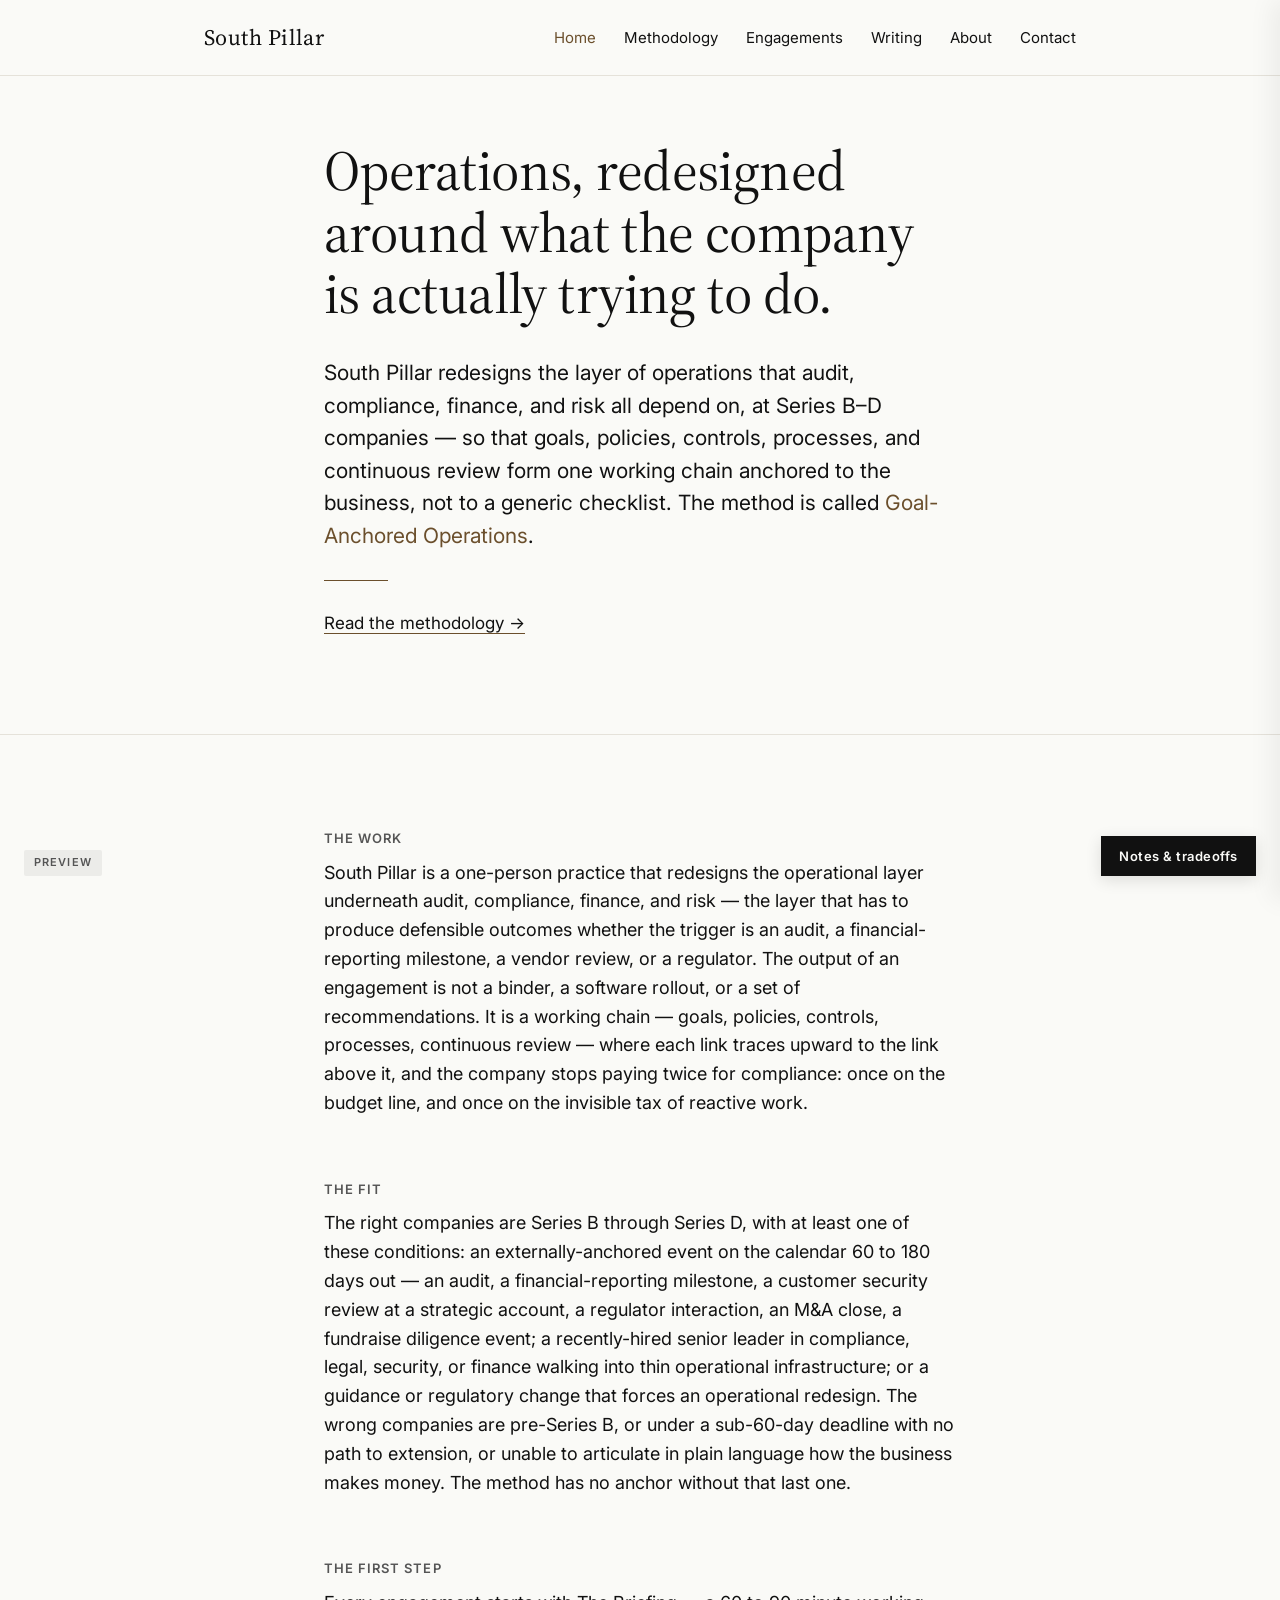
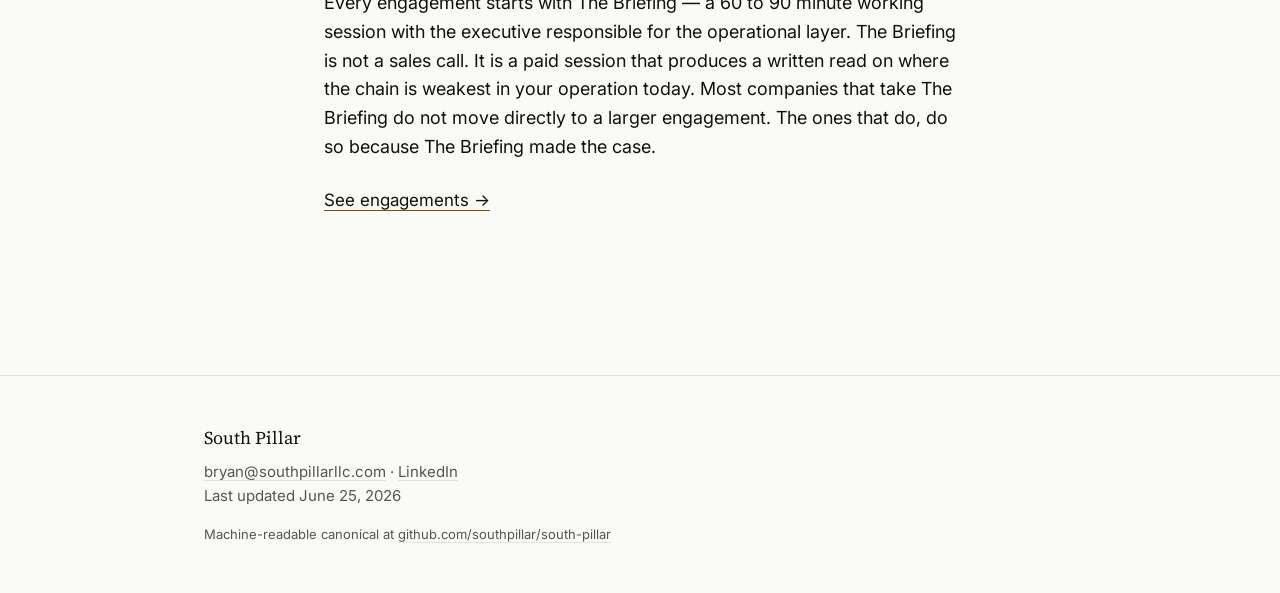
==== index.html @ 130e2732 "Initial commit: South Pillar site (v2) Six-page static site for South Pillar, deployed via GitHub Pa" ====
<!DOCTYPE html>
<html lang="en">
<head>
<meta charset="UTF-8">
<meta name="viewport" content="width=device-width, initial-scale=1.0">
<title>South Pillar — Goal-Anchored Operations</title>
<meta name="description" content="Goal-Anchored Operations is South Pillar's method for redesigning the layer of operations that audit, compliance, finance, and risk all depend on — at Series B–D companies.">
<link rel="icon" type="image/png" href="assets/favicon.png">
<link rel="preconnect" href="https://fonts.googleapis.com">
<link rel="preconnect" href="https://fonts.gstatic.com" crossorigin>
<link href="https://fonts.googleapis.com/css2?family=Inter:wght@400;600&family=Source+Serif+4:opsz,wght@8..60,400&display=swap" rel="stylesheet">
<link rel="stylesheet" href="css/site.css">
</head>
<body>

<header class="site-header">
  <div class="site-header__inner">
    <a href="index.html" class="site-logo" aria-label="South Pillar — home">South Pillar</a>
    <nav class="site-nav" aria-label="Primary">
      <a href="index.html" class="is-active">Home</a>
      <a href="methodology.html">Methodology</a>
      <a href="engagements.html">Engagements</a>
      <a href="writing.html">Writing</a>
      <a href="about.html">About</a>
      <a href="contact.html">Contact</a>
    </nav>
  </div>
</header>

<main>

  <!-- Hero -->
  <section class="section--top">
    <div class="container">
      <h1 class="h-display">Operations, redesigned around what the company is actually trying to do.</h1>
      <p class="body-lead" style="margin-top: 32px;">
        South Pillar redesigns the layer of operations that audit, compliance, finance, and risk all depend on, at Series B–D companies — so that goals, policies, controls, processes, and continuous review form one working chain anchored to the business, not to a generic checklist. The method is called <span class="bronze">Goal-Anchored Operations</span>.
      </p>
      <hr class="bronze-rule">
      <a href="methodology.html" class="action-link">Read the methodology →</a>
    </div>
  </section>

  <hr class="hairline">

  <!-- The work -->
  <section>
    <div class="container">
      <div class="block">
        <div class="eyebrow">The work</div>
        <p class="body">South Pillar is a one-person practice that redesigns the operational layer underneath audit, compliance, finance, and risk — the layer that has to produce defensible outcomes whether the trigger is an audit, a financial-reporting milestone, a vendor review, or a regulator. The output of an engagement is not a binder, a software rollout, or a set of recommendations. It is a working chain — goals, policies, controls, processes, continuous review — where each link traces upward to the link above it, and the company stops paying twice for compliance: once on the budget line, and once on the invisible tax of reactive work.</p>
      </div>

      <div class="block">
        <div class="eyebrow">The fit</div>
        <p class="body">The right companies are Series B through Series D, with at least one of these conditions: an externally-anchored event on the calendar 60 to 180 days out — an audit, a financial-reporting milestone, a customer security review at a strategic account, a regulator interaction, an M&amp;A close, a fundraise diligence event; a recently-hired senior leader in compliance, legal, security, or finance walking into thin operational infrastructure; or a guidance or regulatory change that forces an operational redesign. The wrong companies are pre-Series B, or under a sub-60-day deadline with no path to extension, or unable to articulate in plain language how the business makes money. The method has no anchor without that last one.</p>
      </div>

      <div class="block">
        <div class="eyebrow">The first step</div>
        <p class="body">Every engagement starts with The Briefing — a 60 to 90 minute working session with the executive responsible for the operational layer. The Briefing is not a sales call. It is a paid session that produces a written read on where the chain is weakest in your operation today. Most companies that take The Briefing do not move directly to a larger engagement. The ones that do, do so because The Briefing made the case.</p>
        <p style="margin-top: 24px;"><a href="engagements.html" class="action-link">See engagements →</a></p>
      </div>
    </div>
  </section>

</main>

<footer class="site-footer">
  <div class="container">
    <div class="site-footer__brand">South Pillar</div>
    <span class="site-footer__line"><a href="mailto:bryan@southpillarllc.com">bryan@southpillarllc.com</a> &middot; <a href="#" rel="noopener">LinkedIn</a></span>
    <span class="site-footer__line">Last updated June 25, 2026</span>
    <div class="site-footer__small">Machine-readable canonical at <a href="#">github.com/southpillar/south-pillar</a></div>
  </div>
</footer>

<button class="annotation-toggle">Notes &amp; tradeoffs</button>
<aside class="annotation-drawer" id="annotations">
  <button class="annotation-drawer__close" aria-label="Close notes">&times;</button>
  <h3>Design notes &amp; Google Sites tradeoffs</h3>

  <h4>What you're looking at</h4>
  <p><strong>This is the v2 mockup.</strong> Copy has been broadened from the v1 compliance-anchored framing to a methodology-anchored framing — South Pillar redesigns the layer of operations that audit, compliance, finance, and risk all depend on. Visual design, layout, and the five-link chain block are unchanged from v1.</p>
  <p>This is a faithful static mockup of the approved design system. Type sizes, spacing, colors, and the five-link chain are exact. Use it to judge the aesthetic; the live build will happen in Google Sites and may diverge in the ways noted below.</p>
  <p><strong>Hero headline — two candidates:</strong> The page currently uses <em>Candidate A</em> ("Operations, redesigned around what the company is actually trying to do."). <em>Candidate B</em> reads: "The layer that audit and compliance depend on, redesigned around what the company is actually trying to do." A is more directive; B is more explicit about who the work serves. Pick one before launch.</p>
  <p><strong>Placeholders:</strong> <code>bryan@southpillarllc.com</code> and the <code>github.com/southpillar/south-pillar</code> canonical link in the footer are both placeholders pending final domain and email decisions.</p>

  <h4>Google Sites parity check</h4>
  <ul>
    <li><span class="gs-yes">FULL</span> Custom hex palette (5 colors) — Google Sites custom theme accepts any hex.</li>
    <li><span class="gs-yes">FULL</span> Source Serif 4 + Inter — both available via "More fonts" in the theme editor.</li>
    <li><span class="gs-yes">FULL</span> Five-link chain — built as an embedded HTML/CSS block; identical to this preview.</li>
    <li><span class="gs-yes">FULL</span> 680px prose width — achieved by leaving outer grid columns empty.</li>
    <li><span class="gs-partial">PARTIAL</span> Bronze underlines on inline links — Sites supports custom link colors but with less precise control over offset/thickness. Expect ~80% fidelity.</li>
    <li><span class="gs-partial">PARTIAL</span> Eyebrow letter-spacing — Sites doesn't expose letter-spacing directly; close using its "small heading" style.</li>
    <li><span class="gs-partial">PARTIAL</span> 64px bronze rule — Sites' divider can't be resized to exactly 64px; we'll use a 64×1 PNG colored bronze. Visually identical.</li>
    <li><span class="gs-no">NOT IN SITES</span> Sticky header with subtle scroll behavior — Sites uses a fixed nav style. Acceptable compromise.</li>
    <li><span class="gs-no">NOT IN SITES</span> This annotation drawer — mockup-only.</li>
  </ul>

  <h4>Where to focus your review</h4>
  <ul>
    <li>The hero on Home — does the headline land?</li>
    <li>The five-link chain on Methodology — right amount of weight?</li>
    <li>The For/Not-for blocks on Engagements — restraint or sales copy?</li>
    <li>Mobile — open browser devtools or your phone and check.</li>
  </ul>

  <h4>What's intentionally absent</h4>
  <ul>
    <li>No buttons. Inline text links only.</li>
    <li>No icons, no decorative graphics, no stock imagery.</li>
    <li>No social proof, no testimonials, no client logos.</li>
    <li>No pricing.</li>
    <li>No form. Contact is mailto only.</li>
    <li>No named regulations or standards. The methodology is the product.</li>
  </ul>
</aside>

<div class="preview-ribbon" aria-hidden="true">Preview</div>

<script src="js/site.js"></script>
</body>
</html>
---- css/site.css ----
/* ============================================================
   South Pillar — v1 mockup stylesheet
   Implements the approved design system exactly.

   Colors:  ink #111, paper #FAFAF7, stone #555, rule #E5E2DA, bronze #6B4F2C
   Fonts:   Source Serif 4 (display & headings), Inter (body & UI)
   Scale:   1.2 ratio anchored at 18px body
   Width:   prose max 680px, wide max 920px
   ============================================================ */

/* ---------- Tokens ---------- */
:root {
  --ink: #111111;
  --paper: #FAFAF7;
  --stone: #555555;
  --rule: #E5E2DA;
  --bronze: #6B4F2C;

  --font-serif: 'Source Serif 4', Georgia, 'Times New Roman', serif;
  --font-sans: 'Inter', -apple-system, BlinkMacSystemFont, 'Segoe UI', sans-serif;

  --max-prose: 680px;
  --max-wide: 920px;

  /* Section paddings: 96px desktop, 64px mobile */
  --section-y: 96px;
  --section-y-mobile: 64px;
}

/* ---------- Reset ---------- */
*, *::before, *::after { box-sizing: border-box; margin: 0; padding: 0; }
html { scroll-behavior: smooth; }
body {
  font-family: var(--font-sans);
  font-size: 18px;
  line-height: 1.6;
  color: var(--ink);
  background: var(--paper);
  -webkit-font-smoothing: antialiased;
  -moz-osx-font-smoothing: grayscale;
}
img { max-width: 100%; height: auto; display: block; }
a { color: inherit; text-decoration: none; }

/* ---------- Container ---------- */
.container {
  width: 100%;
  max-width: var(--max-prose);
  margin: 0 auto;
  padding: 0 24px;
}
.container--wide { max-width: var(--max-wide); }

/* ---------- Header / Nav ---------- */
.site-header {
  border-bottom: 1px solid var(--rule);
  background: var(--paper);
  position: sticky;
  top: 0;
  z-index: 50;
}
.site-header__inner {
  max-width: var(--max-wide);
  margin: 0 auto;
  padding: 20px 24px;
  display: flex;
  align-items: center;
  justify-content: space-between;
  gap: 24px;
  flex-wrap: nowrap;
}
.site-logo {
  display: inline-block;
  font-family: var(--font-serif);
  font-size: 22px;
  font-weight: 400;
  letter-spacing: 0.02em;
  color: var(--ink);
  white-space: nowrap;
  flex-shrink: 0;
}
.site-logo img { height: 32px; width: auto; }
.site-nav {
  display: flex;
  gap: 28px;
  align-items: center;
}
.site-nav a {
  font-size: 15px;
  color: var(--ink);
  transition: color 120ms ease;
  white-space: nowrap;
}
.site-nav a:hover { color: var(--bronze); }
.site-nav a.is-active { color: var(--bronze); }

/* Mobile nav: collapse to a horizontal scroll under the wordmark */
@media (max-width: 760px) {
  .site-header__inner {
    flex-direction: column;
    align-items: flex-start;
    gap: 12px;
    padding: 16px 20px;
  }
  .site-nav {
    gap: 18px;
    width: 100%;
    overflow-x: auto;
    -webkit-overflow-scrolling: touch;
    scrollbar-width: none;
  }
  .site-nav::-webkit-scrollbar { display: none; }
  .site-nav a { font-size: 14px; }
}

/* ---------- Typography ---------- */
.h-display {
  font-family: var(--font-serif);
  font-weight: 400;
  font-size: clamp(40px, 5.5vw, 56px);
  line-height: 1.1;
  letter-spacing: -0.01em;
  color: var(--ink);
}
.h1 {
  font-family: var(--font-serif);
  font-weight: 400;
  font-size: 40px;
  line-height: 1.15;
  letter-spacing: -0.005em;
  color: var(--ink);
}
.h2 {
  font-family: var(--font-serif);
  font-weight: 400;
  font-size: 28px;
  line-height: 1.25;
  color: var(--ink);
  margin-top: 0;
}
.h3 {
  font-family: var(--font-sans);
  font-weight: 600;
  font-size: 20px;
  line-height: 1.3;
  color: var(--ink);
}
.body-lead {
  font-family: var(--font-sans);
  font-weight: 400;
  font-size: 21px;
  line-height: 1.55;
  color: var(--ink);
}
.body { font-size: 18px; line-height: 1.6; }
.caption {
  font-size: 15px;
  line-height: 1.4;
  color: var(--stone);
}
.eyebrow {
  font-family: var(--font-sans);
  font-size: 13px;
  font-weight: 600;
  line-height: 1.2;
  letter-spacing: 0.08em;
  text-transform: uppercase;
  color: var(--stone);
  margin-bottom: 12px;
}

/* Bronze emphasis on proper noun, only when applied */
.bronze { color: var(--bronze); }

/* ---------- Sections ---------- */
section {
  padding-top: var(--section-y);
  padding-bottom: var(--section-y);
}
@media (max-width: 700px) {
  section {
    padding-top: var(--section-y-mobile);
    padding-bottom: var(--section-y-mobile);
  }
}
.section--top { padding-top: 64px; }   /* tighter padding right under nav for page openings */
section + section { padding-top: 0; }   /* avoid double spacing when sections stack */

/* ---------- Bronze rule ---------- */
.bronze-rule {
  width: 64px;
  height: 1px;
  background: var(--bronze);
  border: 0;
  margin: 28px 0;
}

/* ---------- Hairline divider ---------- */
.hairline {
  width: 100%;
  height: 1px;
  background: var(--rule);
  border: 0;
  margin: 0;
}

/* ---------- Inline links (bronze underline, ink text) ---------- */
.body a,
.body-lead a,
p a {
  color: var(--ink);
  text-decoration: underline;
  text-decoration-color: var(--bronze);
  text-decoration-thickness: 1px;
  text-underline-offset: 4px;
  transition: text-decoration-thickness 120ms ease;
}
.body a:hover,
.body-lead a:hover,
p a:hover {
  text-decoration-thickness: 2px;
}

/* Inline "Read the methodology →" style action link */
.action-link {
  font-family: var(--font-sans);
  font-size: 17px;
  color: var(--ink);
  text-decoration: underline;
  text-decoration-color: var(--bronze);
  text-decoration-thickness: 1px;
  text-underline-offset: 4px;
}
.action-link:hover { text-decoration-thickness: 2px; }

/* ---------- Paragraph spacing ---------- */
p { margin-bottom: 16px; }
p:last-child { margin-bottom: 0; }
.body-lead + p,
.body-lead { margin-bottom: 16px; }

/* Heading rhythm */
.h1 { margin-bottom: 24px; }
.h2 { margin-bottom: 24px; margin-top: 0; }
.h3 { margin-bottom: 16px; }
.eyebrow + .h2 { margin-top: 0; }
.eyebrow + .h1 { margin-top: 0; }

/* Section blocks (stack of eyebrow + h2 + body) inside a page */
.block + .block { margin-top: 64px; }
@media (max-width: 700px) {
  .block + .block { margin-top: 48px; }
}

/* ---------- Five-link chain (methodology page) ---------- */
.chain {
  display: flex;
  align-items: stretch;
  justify-content: space-between;
  max-width: var(--max-wide);
  margin: 0 auto;
  padding: 32px 0 16px;
}
.chain__link {
  flex: 1 1 0;
  padding: 20px 12px;
  text-align: center;
  position: relative;
}
.chain__num {
  font-family: var(--font-sans);
  font-size: 13px;
  font-weight: 600;
  letter-spacing: 0.08em;
  text-transform: uppercase;
  color: var(--stone);
  margin-bottom: 8px;
}
.chain__name {
  font-family: var(--font-sans);
  font-size: 17px;
  font-weight: 600;
  color: var(--ink);
  line-height: 1.3;
}
.chain__link:not(:last-child)::after {
  content: '';
  position: absolute;
  top: 50%;
  right: -8px;
  width: 16px;
  height: 1px;
  background: var(--bronze);
  transform: translateY(-50%);
}
@media (max-width: 700px) {
  .chain {
    flex-direction: column;
    gap: 14px;
    max-width: 280px;
  }
  .chain__link { padding: 14px 12px; }
  .chain__link:not(:last-child)::after {
    top: auto;
    right: 50%;
    bottom: -8px;
    width: 1px;
    height: 14px;
    transform: translateX(50%);
  }
}

/* ---------- Engagement cards (engagements page) ---------- */
.engagement + .engagement {
  margin-top: 64px;
  padding-top: 64px;
  border-top: 1px solid var(--rule);
}
.engagement__meta {
  font-family: var(--font-sans);
  font-size: 15px;
  color: var(--stone);
  margin-top: 16px;
  font-style: italic;
}
.engagement__meta strong {
  font-style: normal;
  font-weight: 600;
  color: var(--ink);
}

/* ---------- Writing list ---------- */
.essay + .essay {
  margin-top: 56px;
  padding-top: 56px;
  border-top: 1px solid var(--rule);
}
.essay__title a {
  color: var(--ink);
  text-decoration: underline;
  text-decoration-color: var(--bronze);
  text-decoration-thickness: 1px;
  text-underline-offset: 6px;
}

/* ---------- About layout ---------- */
.about-grid {
  display: grid;
  grid-template-columns: 240px 1fr;
  gap: 48px;
  align-items: start;
}
.about-photo {
  width: 240px;
  height: 240px;
  background: var(--rule);
  border-radius: 0;
  display: flex;
  align-items: center;
  justify-content: center;
  color: var(--stone);
  font-size: 13px;
  text-align: center;
  padding: 16px;
  letter-spacing: 0.02em;
}
@media (max-width: 700px) {
  .about-grid {
    grid-template-columns: 1fr;
    gap: 32px;
  }
  .about-photo { width: 200px; height: 200px; }
}

/* ---------- Footer ---------- */
.site-footer {
  border-top: 1px solid var(--rule);
  margin-top: 64px;
  padding: 48px 0;
  font-family: var(--font-sans);
  font-size: 15px;
  color: var(--stone);
  line-height: 1.6;
}
.site-footer .container {
  max-width: var(--max-wide);
}
.site-footer__brand {
  font-family: var(--font-serif);
  font-size: 18px;
  color: var(--ink);
  margin-bottom: 8px;
}
.site-footer a {
  color: var(--stone);
  text-decoration: underline;
  text-decoration-color: var(--rule);
  text-underline-offset: 3px;
}
.site-footer a:hover { color: var(--bronze); text-decoration-color: var(--bronze); }
.site-footer__line { display: block; }
.site-footer__small {
  font-size: 13px;
  margin-top: 16px;
}

/* ---------- Annotation drawer (mockup only) ---------- */
.annotation-toggle {
  position: fixed;
  bottom: 24px;
  right: 24px;
  background: var(--ink);
  color: var(--paper);
  font-family: var(--font-sans);
  font-size: 13px;
  font-weight: 600;
  letter-spacing: 0.04em;
  padding: 12px 18px;
  border: 0;
  cursor: pointer;
  z-index: 100;
  box-shadow: 0 4px 16px rgba(17,17,17,0.12);
  transition: background 120ms ease;
}
.annotation-toggle:hover { background: var(--bronze); }

.annotation-drawer {
  position: fixed;
  top: 0;
  right: 0;
  height: 100vh;
  width: 420px;
  max-width: 90vw;
  background: var(--paper);
  border-left: 1px solid var(--rule);
  box-shadow: -8px 0 24px rgba(17,17,17,0.06);
  z-index: 99;
  padding: 32px 28px;
  overflow-y: auto;
  transform: translateX(100%);
  transition: transform 240ms cubic-bezier(0.16, 1, 0.3, 1);
}
.annotation-drawer.is-open { transform: translateX(0); }
.annotation-drawer h3 {
  font-family: var(--font-serif);
  font-size: 22px;
  font-weight: 400;
  margin-bottom: 20px;
}
.annotation-drawer h4 {
  font-family: var(--font-sans);
  font-size: 13px;
  font-weight: 600;
  letter-spacing: 0.08em;
  text-transform: uppercase;
  color: var(--stone);
  margin-top: 24px;
  margin-bottom: 10px;
}
.annotation-drawer p,
.annotation-drawer li {
  font-size: 14px;
  line-height: 1.55;
  color: var(--ink);
}
.annotation-drawer ul {
  list-style: none;
  padding: 0;
}
.annotation-drawer li {
  padding-left: 16px;
  position: relative;
  margin-bottom: 10px;
}
.annotation-drawer li::before {
  content: '';
  position: absolute;
  left: 0;
  top: 9px;
  width: 8px;
  height: 1px;
  background: var(--bronze);
}
.annotation-drawer .gs-yes { color: #2d6a3e; font-weight: 600; }
.annotation-drawer .gs-no  { color: #9a3b2a; font-weight: 600; }
.annotation-drawer .gs-partial { color: #7a5c36; font-weight: 600; }
.annotation-drawer__close {
  position: absolute;
  top: 16px;
  right: 20px;
  background: none;
  border: 0;
  font-size: 22px;
  color: var(--stone);
  cursor: pointer;
  line-height: 1;
}
.annotation-drawer__close:hover { color: var(--ink); }

/* Subtle "PREVIEW" ribbon */
.preview-ribbon {
  position: fixed;
  bottom: 24px;
  left: 24px;
  background: rgba(17,17,17,0.06);
  color: var(--stone);
  font-family: var(--font-sans);
  font-size: 11px;
  font-weight: 600;
  letter-spacing: 0.1em;
  text-transform: uppercase;
  padding: 4px 10px;
  z-index: 100;
  border-radius: 2px;
}

/* Mobile body type adjustments */
@media (max-width: 700px) {
  body { font-size: 17px; }
  .body { font-size: 17px; }
  .body-lead { font-size: 19px; }
  .h-display { font-size: clamp(34px, 8vw, 44px); }
  .h1 { font-size: 32px; }
  .h2 { font-size: 24px; }
  .container { padding: 0 20px; }
}
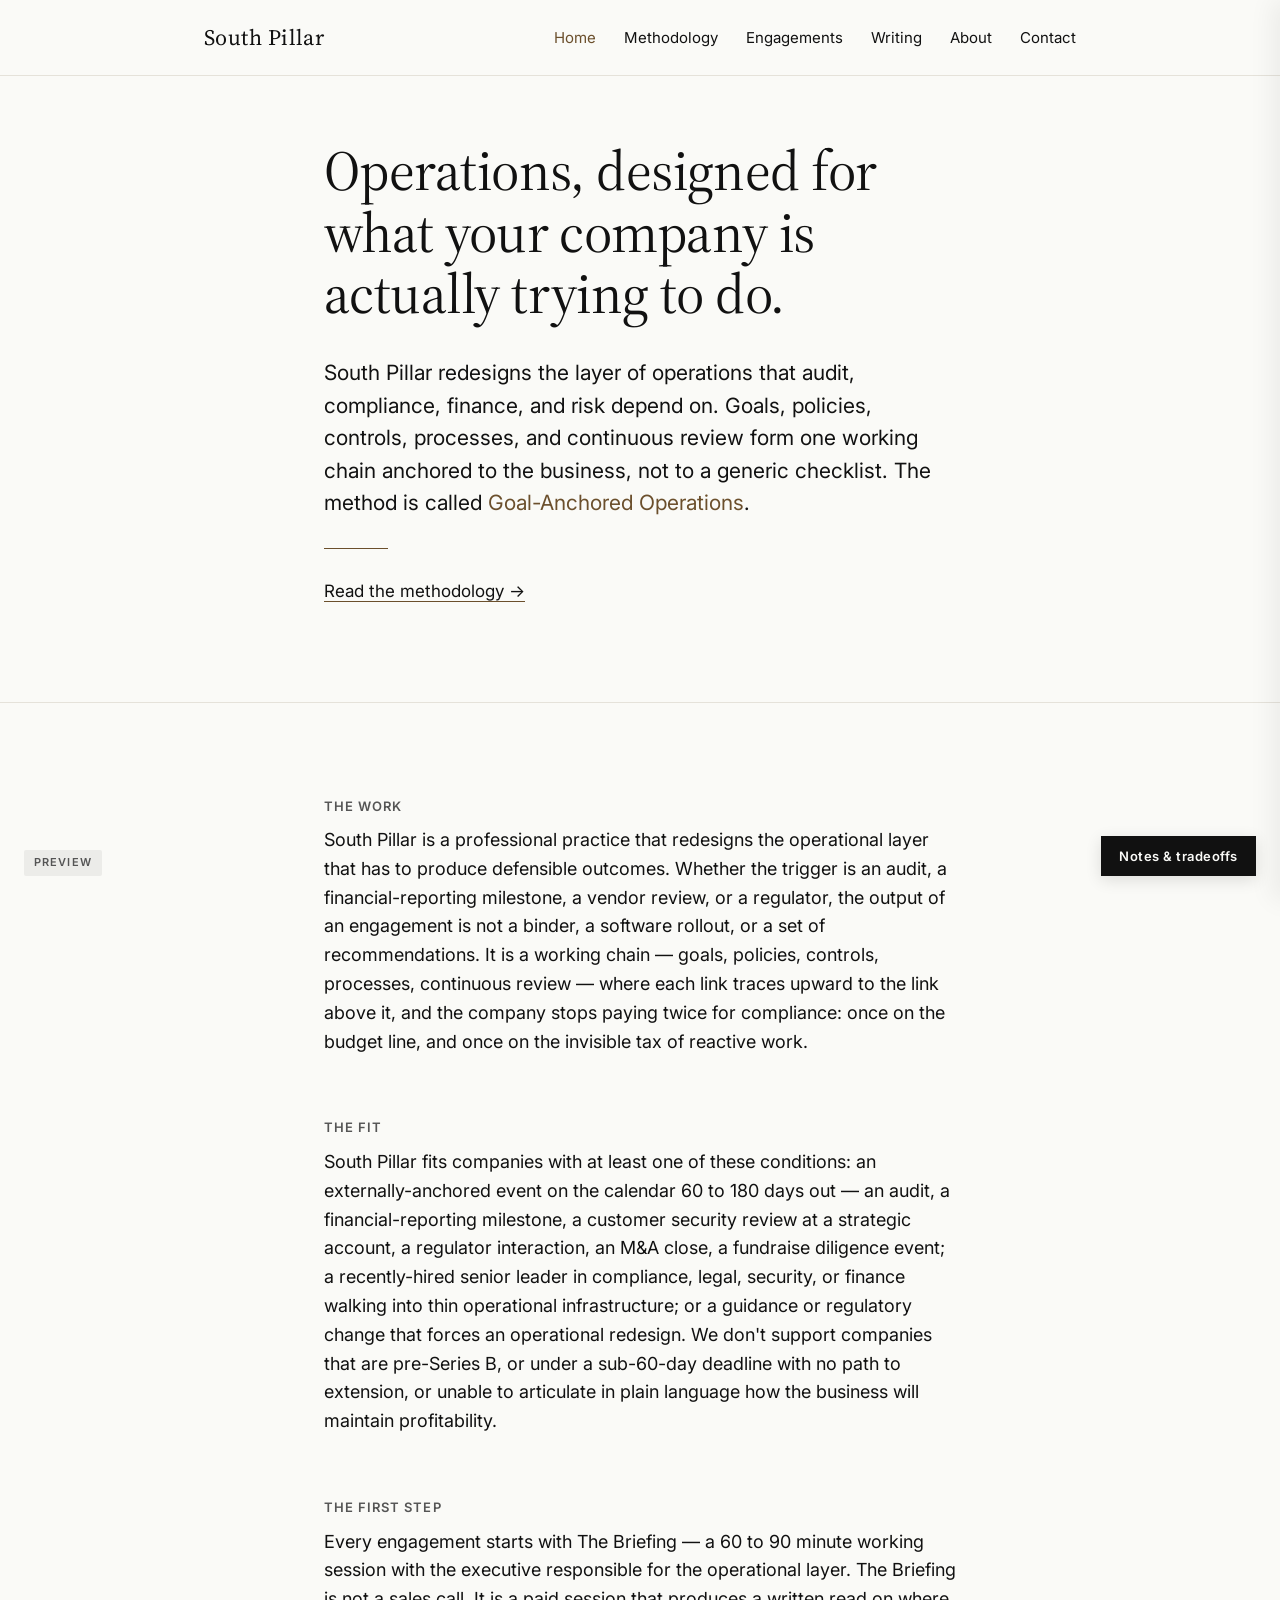
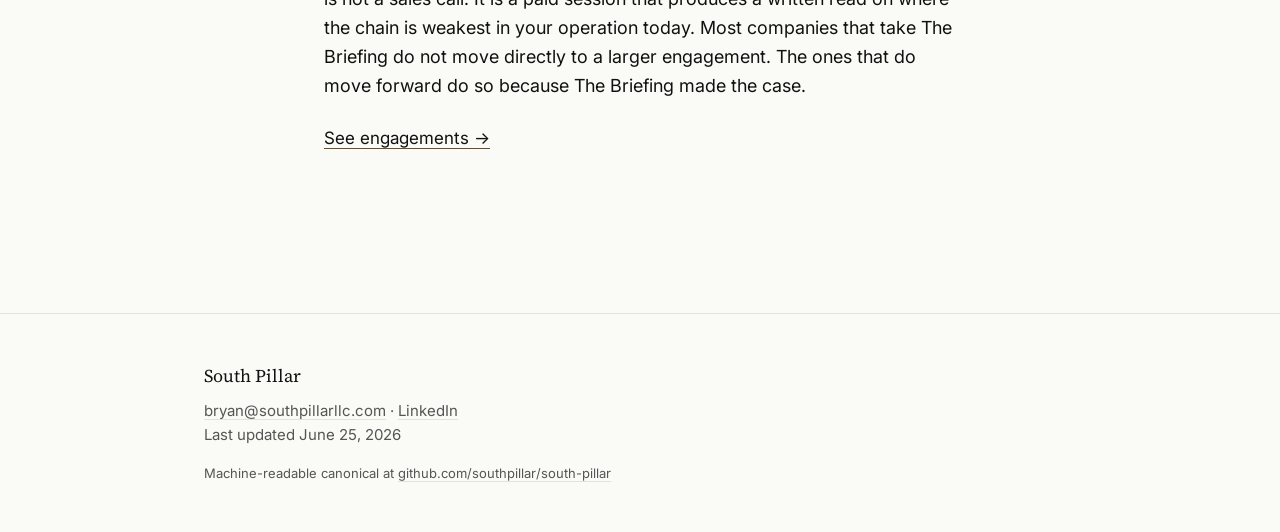
==== commit 8ee3714d: "Home: copy edits from July 17 review - H1: 'Operations, designed for what your company is actually t" ====
--- a/index.html
+++ b/index.html
@@ -32,9 +32,9 @@
   <!-- Hero -->
   <section class="section--top">
     <div class="container">
-      <h1 class="h-display">Operations, redesigned around what the company is actually trying to do.</h1>
+      <h1 class="h-display">Operations, designed for what your company is actually trying to do.</h1>
       <p class="body-lead" style="margin-top: 32px;">
-        South Pillar redesigns the layer of operations that audit, compliance, finance, and risk all depend on, at Series B–D companies — so that goals, policies, controls, processes, and continuous review form one working chain anchored to the business, not to a generic checklist. The method is called <span class="bronze">Goal-Anchored Operations</span>.
+        South Pillar redesigns the layer of operations that audit, compliance, finance, and risk depend on. Goals, policies, controls, processes, and continuous review form one working chain anchored to the business, not to a generic checklist. The method is called <span class="bronze">Goal-Anchored Operations</span>.
       </p>
       <hr class="bronze-rule">
       <a href="methodology.html" class="action-link">Read the methodology →</a>
@@ -48,17 +48,17 @@
     <div class="container">
       <div class="block">
         <div class="eyebrow">The work</div>
-        <p class="body">South Pillar is a one-person practice that redesigns the operational layer underneath audit, compliance, finance, and risk — the layer that has to produce defensible outcomes whether the trigger is an audit, a financial-reporting milestone, a vendor review, or a regulator. The output of an engagement is not a binder, a software rollout, or a set of recommendations. It is a working chain — goals, policies, controls, processes, continuous review — where each link traces upward to the link above it, and the company stops paying twice for compliance: once on the budget line, and once on the invisible tax of reactive work.</p>
+        <p class="body">South Pillar is a professional practice that redesigns the operational layer that has to produce defensible outcomes. Whether the trigger is an audit, a financial-reporting milestone, a vendor review, or a regulator, the output of an engagement is not a binder, a software rollout, or a set of recommendations. It is a working chain — goals, policies, controls, processes, continuous review — where each link traces upward to the link above it, and the company stops paying twice for compliance: once on the budget line, and once on the invisible tax of reactive work.</p>
       </div>
 
       <div class="block">
         <div class="eyebrow">The fit</div>
-        <p class="body">The right companies are Series B through Series D, with at least one of these conditions: an externally-anchored event on the calendar 60 to 180 days out — an audit, a financial-reporting milestone, a customer security review at a strategic account, a regulator interaction, an M&amp;A close, a fundraise diligence event; a recently-hired senior leader in compliance, legal, security, or finance walking into thin operational infrastructure; or a guidance or regulatory change that forces an operational redesign. The wrong companies are pre-Series B, or under a sub-60-day deadline with no path to extension, or unable to articulate in plain language how the business makes money. The method has no anchor without that last one.</p>
+        <p class="body">South Pillar fits companies with at least one of these conditions: an externally-anchored event on the calendar 60 to 180 days out — an audit, a financial-reporting milestone, a customer security review at a strategic account, a regulator interaction, an M&amp;A close, a fundraise diligence event; a recently-hired senior leader in compliance, legal, security, or finance walking into thin operational infrastructure; or a guidance or regulatory change that forces an operational redesign. We don't support companies that are pre-Series B, or under a sub-60-day deadline with no path to extension, or unable to articulate in plain language how the business will maintain profitability.</p>
       </div>
 
       <div class="block">
         <div class="eyebrow">The first step</div>
-        <p class="body">Every engagement starts with The Briefing — a 60 to 90 minute working session with the executive responsible for the operational layer. The Briefing is not a sales call. It is a paid session that produces a written read on where the chain is weakest in your operation today. Most companies that take The Briefing do not move directly to a larger engagement. The ones that do, do so because The Briefing made the case.</p>
+        <p class="body">Every engagement starts with The Briefing — a 60 to 90 minute working session with the executive responsible for the operational layer. The Briefing is not a sales call. It is a paid session that produces a written read on where the chain is weakest in your operation today. Most companies that take The Briefing do not move directly to a larger engagement. The ones that do move forward do so because The Briefing made the case.</p>
         <p style="margin-top: 24px;"><a href="engagements.html" class="action-link">See engagements →</a></p>
       </div>
     </div>
@@ -83,7 +83,7 @@
   <h4>What you're looking at</h4>
   <p><strong>This is the v2 mockup.</strong> Copy has been broadened from the v1 compliance-anchored framing to a methodology-anchored framing — South Pillar redesigns the layer of operations that audit, compliance, finance, and risk all depend on. Visual design, layout, and the five-link chain block are unchanged from v1.</p>
   <p>This is a faithful static mockup of the approved design system. Type sizes, spacing, colors, and the five-link chain are exact. Use it to judge the aesthetic; the live build will happen in Google Sites and may diverge in the ways noted below.</p>
-  <p><strong>Hero headline — two candidates:</strong> The page currently uses <em>Candidate A</em> ("Operations, redesigned around what the company is actually trying to do."). <em>Candidate B</em> reads: "The layer that audit and compliance depend on, redesigned around what the company is actually trying to do." A is more directive; B is more explicit about who the work serves. Pick one before launch.</p>
+  <p><strong>Hero headline:</strong> The current H1 reads "Operations, designed for what your company is actually trying to do." This replaced two earlier candidates during the July 17 review pass.</p>
   <p><strong>Placeholders:</strong> <code>bryan@southpillarllc.com</code> and the <code>github.com/southpillar/south-pillar</code> canonical link in the footer are both placeholders pending final domain and email decisions.</p>
 
   <h4>Google Sites parity check</h4>
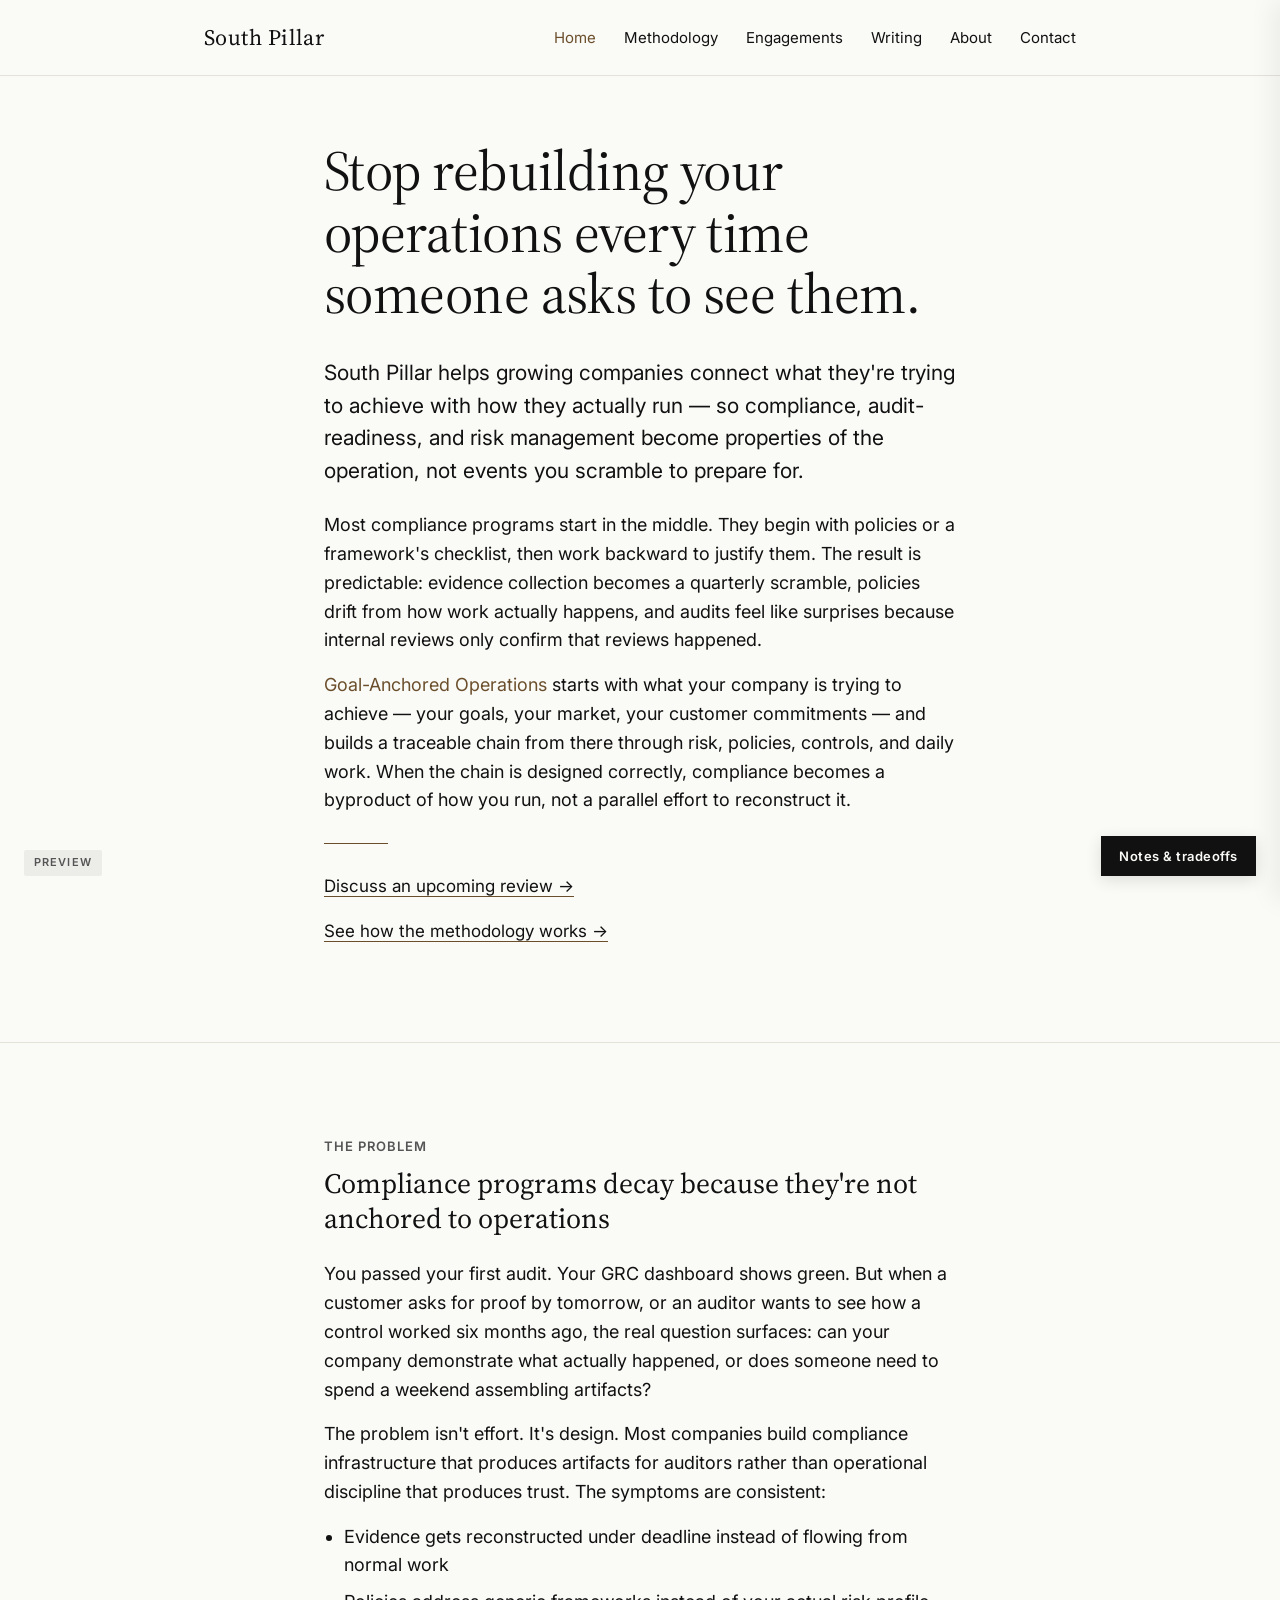
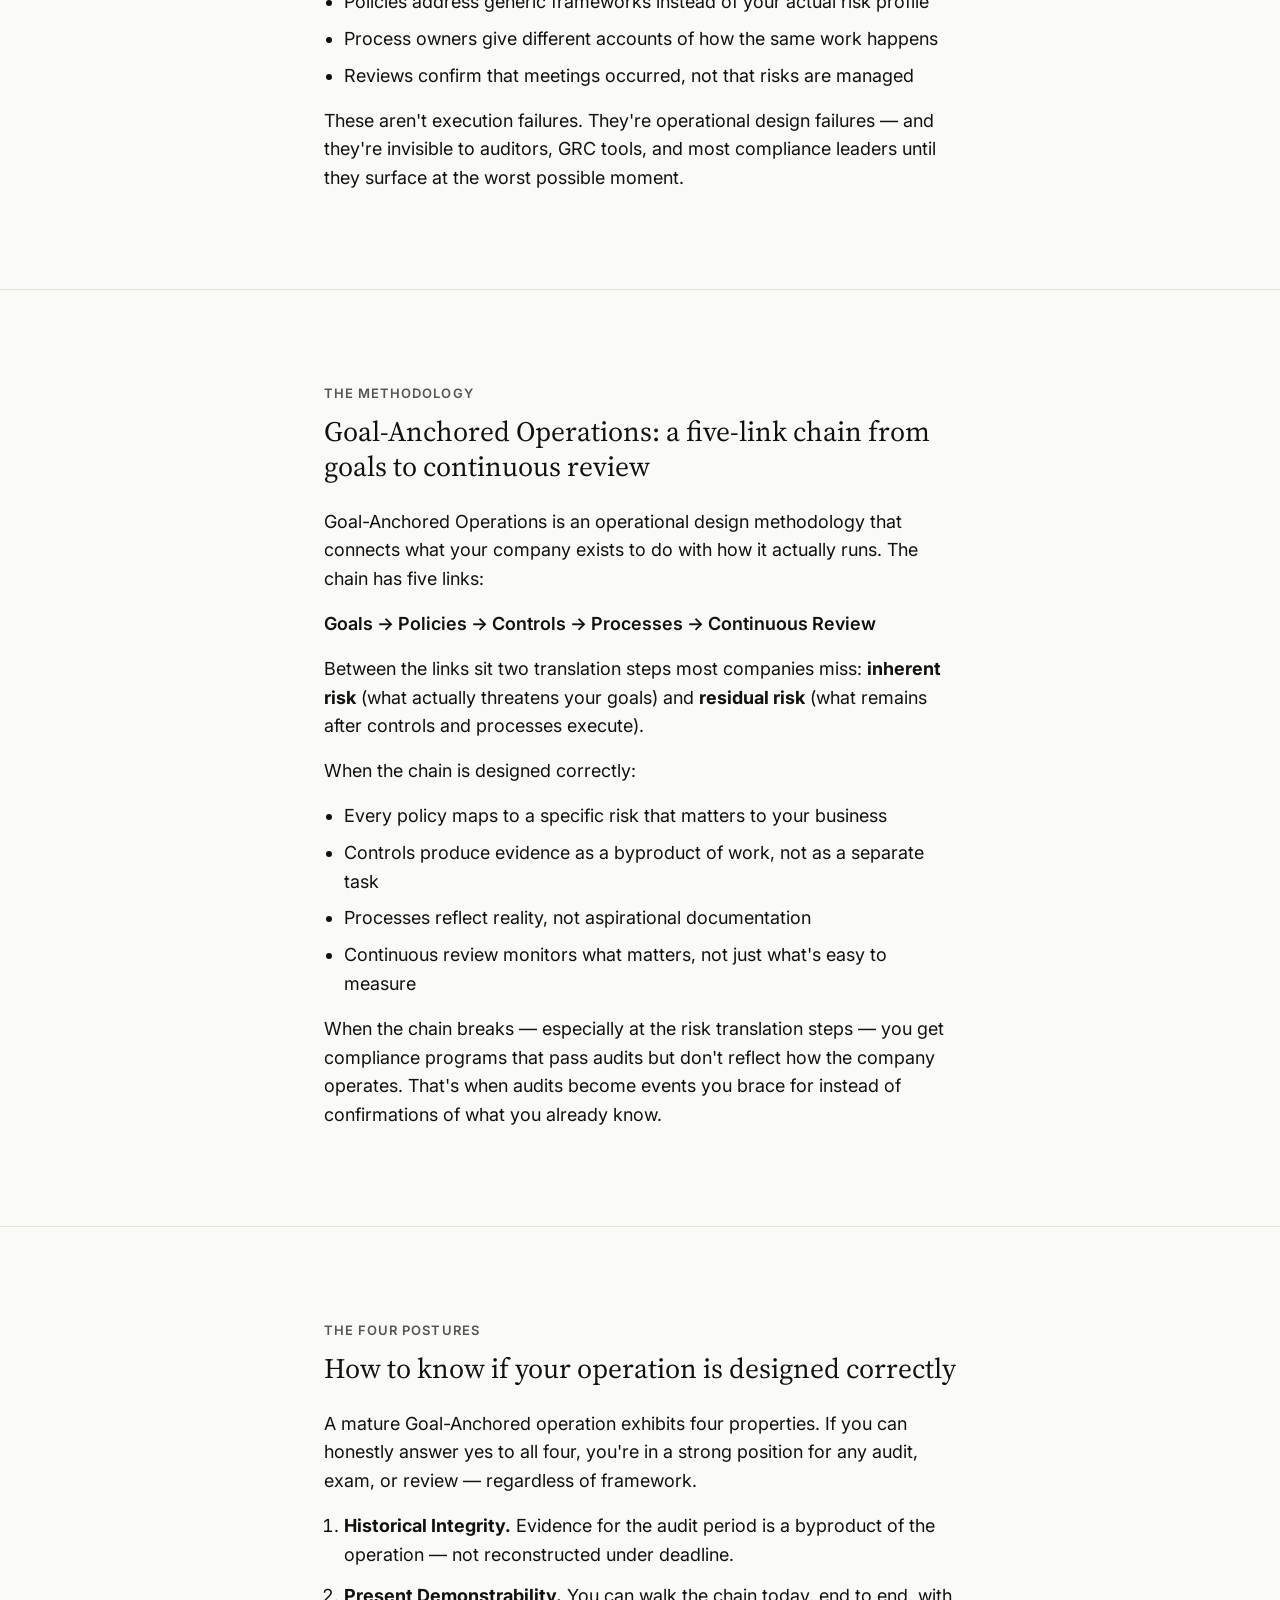
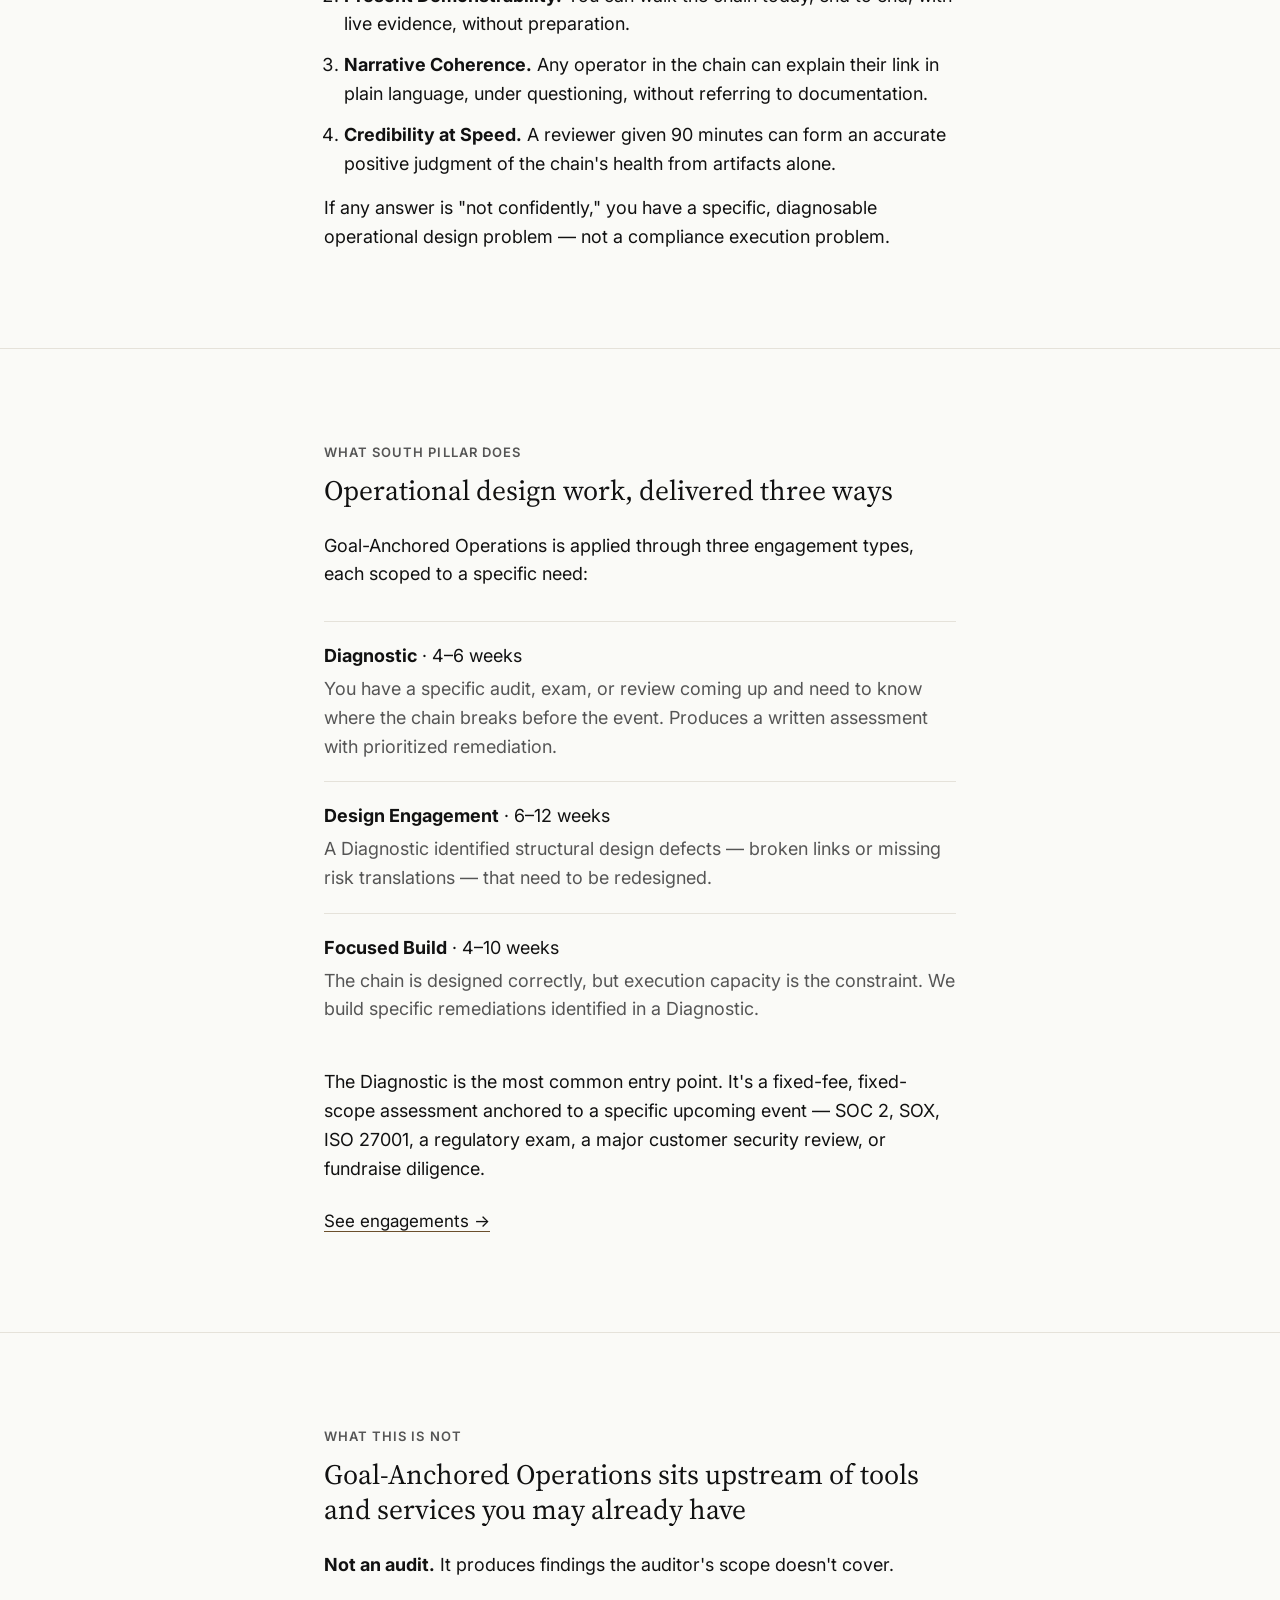
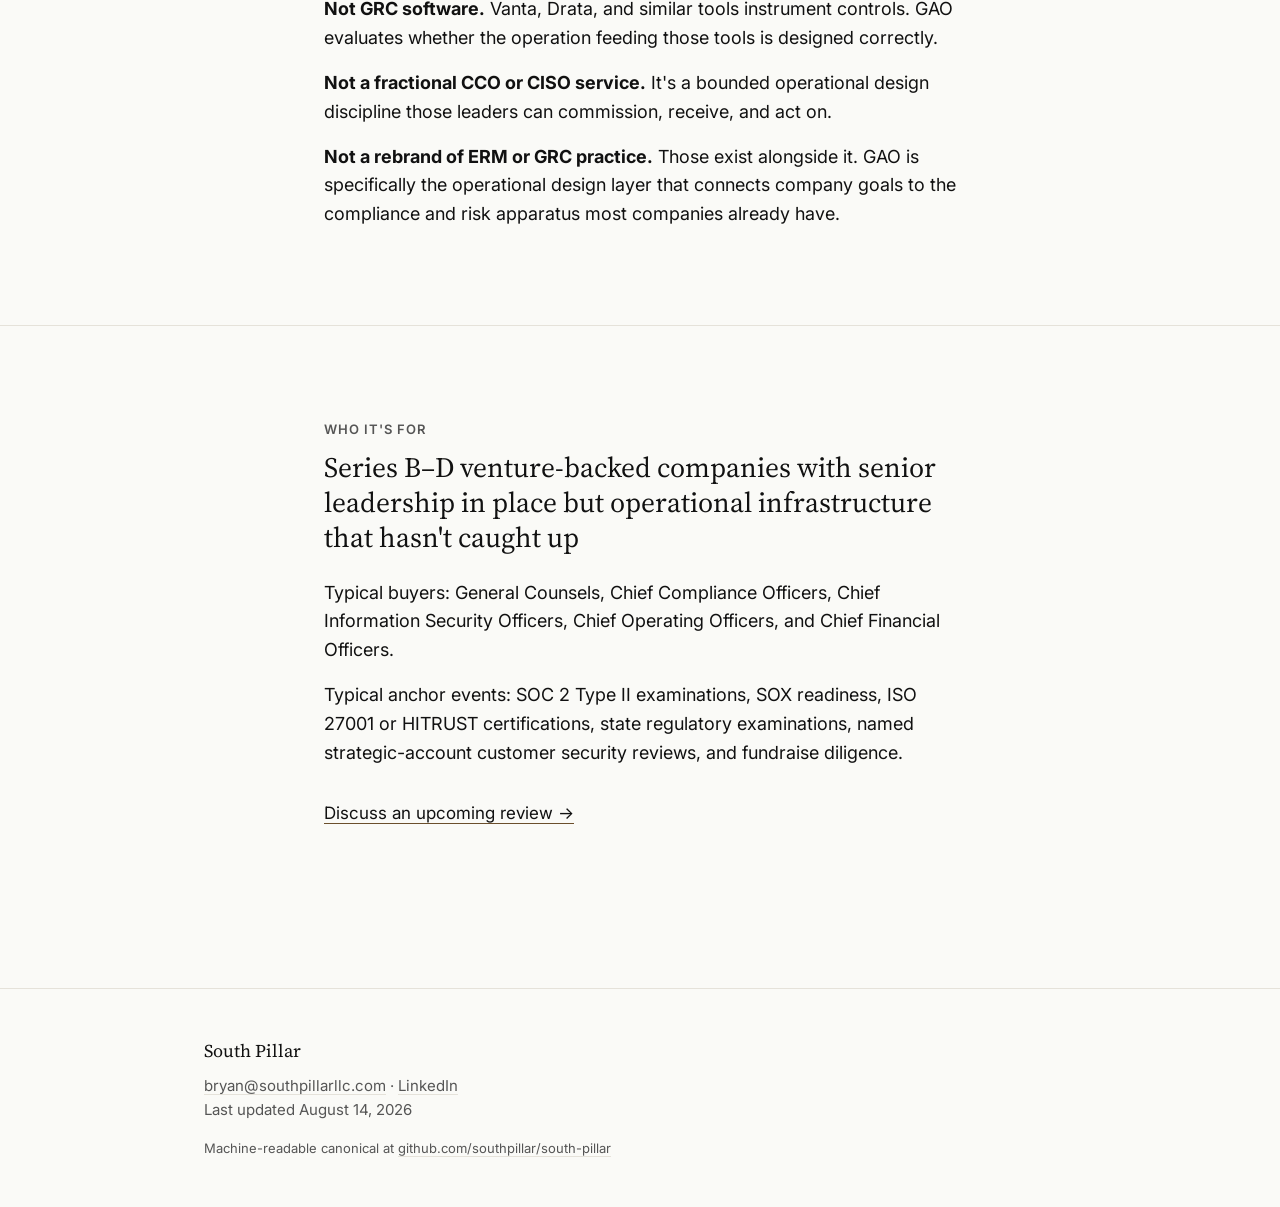
==== commit 82a9ec1c: "Revise homepage and methodology copy for plain-language, operations-first framing" ====
--- a/index.html
+++ b/index.html
@@ -3,8 +3,8 @@
 <head>
 <meta charset="UTF-8">
 <meta name="viewport" content="width=device-width, initial-scale=1.0">
-<title>South Pillar — Goal-Anchored Operations</title>
-<meta name="description" content="Goal-Anchored Operations is South Pillar's method for redesigning the layer of operations that audit, compliance, finance, and risk all depend on — at Series B–D companies.">
+<title>South Pillar — Stop rebuilding your operations every time someone asks to see them</title>
+<meta name="description" content="South Pillar helps growing companies connect what they're trying to achieve with how they actually run, so compliance, audit-readiness, and risk management become properties of the operation — not events you scramble to prepare for.">
 <link rel="icon" type="image/png" href="assets/favicon.png">
 <link rel="preconnect" href="https://fonts.googleapis.com">
 <link rel="preconnect" href="https://fonts.gstatic.com" crossorigin>
@@ -32,34 +32,140 @@
   <!-- Hero -->
   <section class="section--top">
     <div class="container">
-      <h1 class="h-display">Operations, designed for what your company is actually trying to do.</h1>
+      <h1 class="h-display">Stop rebuilding your operations every time someone asks to see them.</h1>
       <p class="body-lead" style="margin-top: 32px;">
-        South Pillar redesigns the layer of operations that audit, compliance, finance, and risk depend on. Goals, policies, controls, processes, and continuous review form one working chain anchored to the business, not to a generic checklist. The method is called <span class="bronze">Goal-Anchored Operations</span>.
+        South Pillar helps growing companies connect what they're trying to achieve with how they actually run — so compliance, audit-readiness, and risk management become properties of the operation, not events you scramble to prepare for.
       </p>
+      <p class="body" style="margin-top: 24px;">Most compliance programs start in the middle. They begin with policies or a framework's checklist, then work backward to justify them. The result is predictable: evidence collection becomes a quarterly scramble, policies drift from how work actually happens, and audits feel like surprises because internal reviews only confirm that reviews happened.</p>
+      <p class="body" style="margin-top: 16px;"><span class="bronze">Goal-Anchored Operations</span> starts with what your company is trying to achieve — your goals, your market, your customer commitments — and builds a traceable chain from there through risk, policies, controls, and daily work. When the chain is designed correctly, compliance becomes a byproduct of how you run, not a parallel effort to reconstruct it.</p>
       <hr class="bronze-rule">
-      <a href="methodology.html" class="action-link">Read the methodology →</a>
-    </div>
-  </section>
-
-  <hr class="hairline">
-
-  <!-- The work -->
-  <section>
-    <div class="container">
-      <div class="block">
-        <div class="eyebrow">The work</div>
-        <p class="body">South Pillar is a professional practice that redesigns the operational layer that has to produce defensible outcomes. Whether the trigger is an audit, a financial-reporting milestone, a vendor review, or a regulator, the output of an engagement is not a binder, a software rollout, or a set of recommendations. It is a working chain — goals, policies, controls, processes, continuous review — where each link traces upward to the link above it, and the company stops paying twice for compliance: once on the budget line, and once on the invisible tax of reactive work.</p>
-      </div>
-
-      <div class="block">
-        <div class="eyebrow">The fit</div>
-        <p class="body">South Pillar fits companies with at least one of these conditions: an externally-anchored event on the calendar 60 to 180 days out — an audit, a financial-reporting milestone, a customer security review at a strategic account, a regulator interaction, an M&amp;A close, a fundraise diligence event; a recently-hired senior leader in compliance, legal, security, or finance walking into thin operational infrastructure; or a guidance or regulatory change that forces an operational redesign. We don't support companies that are pre-Series B, or under a sub-60-day deadline with no path to extension, or unable to articulate in plain language how the business will maintain profitability.</p>
-      </div>
-
-      <div class="block">
-        <div class="eyebrow">The first step</div>
-        <p class="body">Every engagement starts with The Briefing — a 60 to 90 minute working session with the executive responsible for the operational layer. The Briefing is not a sales call. It is a paid session that produces a written read on where the chain is weakest in your operation today. Most companies that take The Briefing do not move directly to a larger engagement. The ones that do move forward do so because The Briefing made the case.</p>
-        <p style="margin-top: 24px;"><a href="engagements.html" class="action-link">See engagements →</a></p>
+      <p><a href="contact.html" class="action-link">Discuss an upcoming review &rarr;</a></p>
+      <p style="margin-top: 12px;"><a href="methodology.html" class="action-link">See how the methodology works &rarr;</a></p>
+    </div>
+  </section>
+
+  <hr class="hairline">
+
+  <!-- The Problem -->
+  <section>
+    <div class="container">
+      <div class="block">
+        <div class="eyebrow">The problem</div>
+        <h2 class="h2">Compliance programs decay because they're not anchored to operations</h2>
+        <p class="body">You passed your first audit. Your GRC dashboard shows green. But when a customer asks for proof by tomorrow, or an auditor wants to see how a control worked six months ago, the real question surfaces: can your company demonstrate what actually happened, or does someone need to spend a weekend assembling artifacts?</p>
+        <p class="body" style="margin-top: 16px;">The problem isn't effort. It's design. Most companies build compliance infrastructure that produces artifacts for auditors rather than operational discipline that produces trust. The symptoms are consistent:</p>
+        <ul style="margin: 16px 0 16px 20px; padding: 0;">
+          <li class="body" style="margin-bottom: 8px;">Evidence gets reconstructed under deadline instead of flowing from normal work</li>
+          <li class="body" style="margin-bottom: 8px;">Policies address generic frameworks instead of your actual risk profile</li>
+          <li class="body" style="margin-bottom: 8px;">Process owners give different accounts of how the same work happens</li>
+          <li class="body" style="margin-bottom: 0;">Reviews confirm that meetings occurred, not that risks are managed</li>
+        </ul>
+        <p class="body">These aren't execution failures. They're operational design failures — and they're invisible to auditors, GRC tools, and most compliance leaders until they surface at the worst possible moment.</p>
+      </div>
+    </div>
+  </section>
+
+  <hr class="hairline">
+
+  <!-- The Methodology -->
+  <section>
+    <div class="container">
+      <div class="block">
+        <div class="eyebrow">The methodology</div>
+        <h2 class="h2">Goal-Anchored Operations: a five-link chain from goals to continuous review</h2>
+        <p class="body">Goal-Anchored Operations is an operational design methodology that connects what your company exists to do with how it actually runs. The chain has five links:</p>
+        <p class="body" style="margin-top: 16px; font-weight: 600;">Goals &rarr; Policies &rarr; Controls &rarr; Processes &rarr; Continuous Review</p>
+        <p class="body" style="margin-top: 16px;">Between the links sit two translation steps most companies miss: <strong>inherent risk</strong> (what actually threatens your goals) and <strong>residual risk</strong> (what remains after controls and processes execute).</p>
+        <p class="body" style="margin-top: 16px;">When the chain is designed correctly:</p>
+        <ul style="margin: 16px 0 16px 20px; padding: 0;">
+          <li class="body" style="margin-bottom: 8px;">Every policy maps to a specific risk that matters to your business</li>
+          <li class="body" style="margin-bottom: 8px;">Controls produce evidence as a byproduct of work, not as a separate task</li>
+          <li class="body" style="margin-bottom: 8px;">Processes reflect reality, not aspirational documentation</li>
+          <li class="body" style="margin-bottom: 0;">Continuous review monitors what matters, not just what's easy to measure</li>
+        </ul>
+        <p class="body">When the chain breaks — especially at the risk translation steps — you get compliance programs that pass audits but don't reflect how the company operates. That's when audits become events you brace for instead of confirmations of what you already know.</p>
+      </div>
+    </div>
+  </section>
+
+  <hr class="hairline">
+
+  <!-- The Four Postures -->
+  <section>
+    <div class="container">
+      <div class="block">
+        <div class="eyebrow">The four postures</div>
+        <h2 class="h2">How to know if your operation is designed correctly</h2>
+        <p class="body">A mature Goal-Anchored operation exhibits four properties. If you can honestly answer yes to all four, you're in a strong position for any audit, exam, or review — regardless of framework.</p>
+        <ol style="margin: 16px 0 16px 20px; padding: 0;">
+          <li class="body" style="margin-bottom: 12px;"><strong>Historical Integrity.</strong> Evidence for the audit period is a byproduct of the operation — not reconstructed under deadline.</li>
+          <li class="body" style="margin-bottom: 12px;"><strong>Present Demonstrability.</strong> You can walk the chain today, end to end, with live evidence, without preparation.</li>
+          <li class="body" style="margin-bottom: 12px;"><strong>Narrative Coherence.</strong> Any operator in the chain can explain their link in plain language, under questioning, without referring to documentation.</li>
+          <li class="body" style="margin-bottom: 0;"><strong>Credibility at Speed.</strong> A reviewer given 90 minutes can form an accurate positive judgment of the chain's health from artifacts alone.</li>
+        </ol>
+        <p class="body">If any answer is "not confidently," you have a specific, diagnosable operational design problem — not a compliance execution problem.</p>
+      </div>
+    </div>
+  </section>
+
+  <hr class="hairline">
+
+  <!-- What South Pillar Does -->
+  <section>
+    <div class="container">
+      <div class="block">
+        <div class="eyebrow">What South Pillar does</div>
+        <h2 class="h2">Operational design work, delivered three ways</h2>
+        <p class="body">Goal-Anchored Operations is applied through three engagement types, each scoped to a specific need:</p>
+
+        <div style="margin-top: 32px; border-top: 1px solid var(--rule);">
+          <div style="padding: 20px 0; border-bottom: 1px solid var(--rule);">
+            <p class="body" style="margin-bottom: 4px;"><strong>Diagnostic</strong> &middot; 4&ndash;6 weeks</p>
+            <p class="body" style="color: var(--stone);">You have a specific audit, exam, or review coming up and need to know where the chain breaks before the event. Produces a written assessment with prioritized remediation.</p>
+          </div>
+          <div style="padding: 20px 0; border-bottom: 1px solid var(--rule);">
+            <p class="body" style="margin-bottom: 4px;"><strong>Design Engagement</strong> &middot; 6&ndash;12 weeks</p>
+            <p class="body" style="color: var(--stone);">A Diagnostic identified structural design defects — broken links or missing risk translations — that need to be redesigned.</p>
+          </div>
+          <div style="padding: 20px 0;">
+            <p class="body" style="margin-bottom: 4px;"><strong>Focused Build</strong> &middot; 4&ndash;10 weeks</p>
+            <p class="body" style="color: var(--stone);">The chain is designed correctly, but execution capacity is the constraint. We build specific remediations identified in a Diagnostic.</p>
+          </div>
+        </div>
+
+        <p class="body" style="margin-top: 24px;">The Diagnostic is the most common entry point. It's a fixed-fee, fixed-scope assessment anchored to a specific upcoming event — SOC 2, SOX, ISO 27001, a regulatory exam, a major customer security review, or fundraise diligence.</p>
+        <p style="margin-top: 24px;"><a href="engagements.html" class="action-link">See engagements &rarr;</a></p>
+      </div>
+    </div>
+  </section>
+
+  <hr class="hairline">
+
+  <!-- What This Is Not -->
+  <section>
+    <div class="container">
+      <div class="block">
+        <div class="eyebrow">What this is not</div>
+        <h2 class="h2">Goal-Anchored Operations sits upstream of tools and services you may already have</h2>
+        <p class="body"><strong>Not an audit.</strong> It produces findings the auditor's scope doesn't cover.</p>
+        <p class="body" style="margin-top: 16px;"><strong>Not GRC software.</strong> Vanta, Drata, and similar tools instrument controls. GAO evaluates whether the operation feeding those tools is designed correctly.</p>
+        <p class="body" style="margin-top: 16px;"><strong>Not a fractional CCO or CISO service.</strong> It's a bounded operational design discipline those leaders can commission, receive, and act on.</p>
+        <p class="body" style="margin-top: 16px;"><strong>Not a rebrand of ERM or GRC practice.</strong> Those exist alongside it. GAO is specifically the operational design layer that connects company goals to the compliance and risk apparatus most companies already have.</p>
+      </div>
+    </div>
+  </section>
+
+  <hr class="hairline">
+
+  <!-- Who It's For -->
+  <section>
+    <div class="container">
+      <div class="block">
+        <div class="eyebrow">Who it's for</div>
+        <h2 class="h2">Series B&ndash;D venture-backed companies with senior leadership in place but operational infrastructure that hasn't caught up</h2>
+        <p class="body">Typical buyers: General Counsels, Chief Compliance Officers, Chief Information Security Officers, Chief Operating Officers, and Chief Financial Officers.</p>
+        <p class="body" style="margin-top: 16px;">Typical anchor events: SOC 2 Type II examinations, SOX readiness, ISO 27001 or HITRUST certifications, state regulatory examinations, named strategic-account customer security reviews, and fundraise diligence.</p>
+        <p style="margin-top: 32px;"><a href="contact.html" class="action-link">Discuss an upcoming review &rarr;</a></p>
       </div>
     </div>
   </section>
@@ -70,7 +176,7 @@
   <div class="container">
     <div class="site-footer__brand">South Pillar</div>
     <span class="site-footer__line"><a href="mailto:bryan@southpillarllc.com">bryan@southpillarllc.com</a> &middot; <a href="#" rel="noopener">LinkedIn</a></span>
-    <span class="site-footer__line">Last updated June 25, 2026</span>
+    <span class="site-footer__line">Last updated August 14, 2026</span>
     <div class="site-footer__small">Machine-readable canonical at <a href="#">github.com/southpillar/south-pillar</a></div>
   </div>
 </footer>
@@ -81,40 +187,29 @@
   <h3>Design notes &amp; Google Sites tradeoffs</h3>
 
   <h4>What you're looking at</h4>
-  <p><strong>This is the v2 mockup.</strong> Copy has been broadened from the v1 compliance-anchored framing to a methodology-anchored framing — South Pillar redesigns the layer of operations that audit, compliance, finance, and risk all depend on. Visual design, layout, and the five-link chain block are unchanged from v1.</p>
-  <p>This is a faithful static mockup of the approved design system. Type sizes, spacing, colors, and the five-link chain are exact. Use it to judge the aesthetic; the live build will happen in Google Sites and may diverge in the ways noted below.</p>
-  <p><strong>Hero headline:</strong> The current H1 reads "Operations, designed for what your company is actually trying to do." This replaced two earlier candidates during the July 17 review pass.</p>
+  <p><strong>This is the v3 copy revision.</strong> Copy has been rewritten in plain language, opening with the operational pain a reader recognizes before naming the methodology. Goal-Anchored Operations — the five-link chain, the two risk-translation bridges, and the four postures — is introduced with a plain-language gloss before each technical term. Visual design, layout, CSS, and JS are unchanged.</p>
+  <p>This is a faithful static mockup of the approved design system. Type sizes, spacing, colors are exact. Use it to judge the aesthetic; the live build will happen in Google Sites and may diverge in the ways noted below.</p>
   <p><strong>Placeholders:</strong> <code>bryan@southpillarllc.com</code> and the <code>github.com/southpillar/south-pillar</code> canonical link in the footer are both placeholders pending final domain and email decisions.</p>
 
   <h4>Google Sites parity check</h4>
   <ul>
     <li><span class="gs-yes">FULL</span> Custom hex palette (5 colors) — Google Sites custom theme accepts any hex.</li>
     <li><span class="gs-yes">FULL</span> Source Serif 4 + Inter — both available via "More fonts" in the theme editor.</li>
-    <li><span class="gs-yes">FULL</span> Five-link chain — built as an embedded HTML/CSS block; identical to this preview.</li>
     <li><span class="gs-yes">FULL</span> 680px prose width — achieved by leaving outer grid columns empty.</li>
     <li><span class="gs-partial">PARTIAL</span> Bronze underlines on inline links — Sites supports custom link colors but with less precise control over offset/thickness. Expect ~80% fidelity.</li>
     <li><span class="gs-partial">PARTIAL</span> Eyebrow letter-spacing — Sites doesn't expose letter-spacing directly; close using its "small heading" style.</li>
-    <li><span class="gs-partial">PARTIAL</span> 64px bronze rule — Sites' divider can't be resized to exactly 64px; we'll use a 64×1 PNG colored bronze. Visually identical.</li>
+    <li><span class="gs-partial">PARTIAL</span> 64px bronze rule — Sites' divider can't be resized to exactly 64px; we'll use a 64&times;1 PNG colored bronze. Visually identical.</li>
     <li><span class="gs-no">NOT IN SITES</span> Sticky header with subtle scroll behavior — Sites uses a fixed nav style. Acceptable compromise.</li>
     <li><span class="gs-no">NOT IN SITES</span> This annotation drawer — mockup-only.</li>
   </ul>
 
-  <h4>Where to focus your review</h4>
-  <ul>
-    <li>The hero on Home — does the headline land?</li>
-    <li>The five-link chain on Methodology — right amount of weight?</li>
-    <li>The For/Not-for blocks on Engagements — restraint or sales copy?</li>
-    <li>Mobile — open browser devtools or your phone and check.</li>
-  </ul>
-
   <h4>What's intentionally absent</h4>
   <ul>
-    <li>No buttons. Inline text links only.</li>
     <li>No icons, no decorative graphics, no stock imagery.</li>
     <li>No social proof, no testimonials, no client logos.</li>
     <li>No pricing.</li>
     <li>No form. Contact is mailto only.</li>
-    <li>No named regulations or standards. The methodology is the product.</li>
+    <li>No new jargon beyond what's in the methodology one-pager.</li>
   </ul>
 </aside>
 
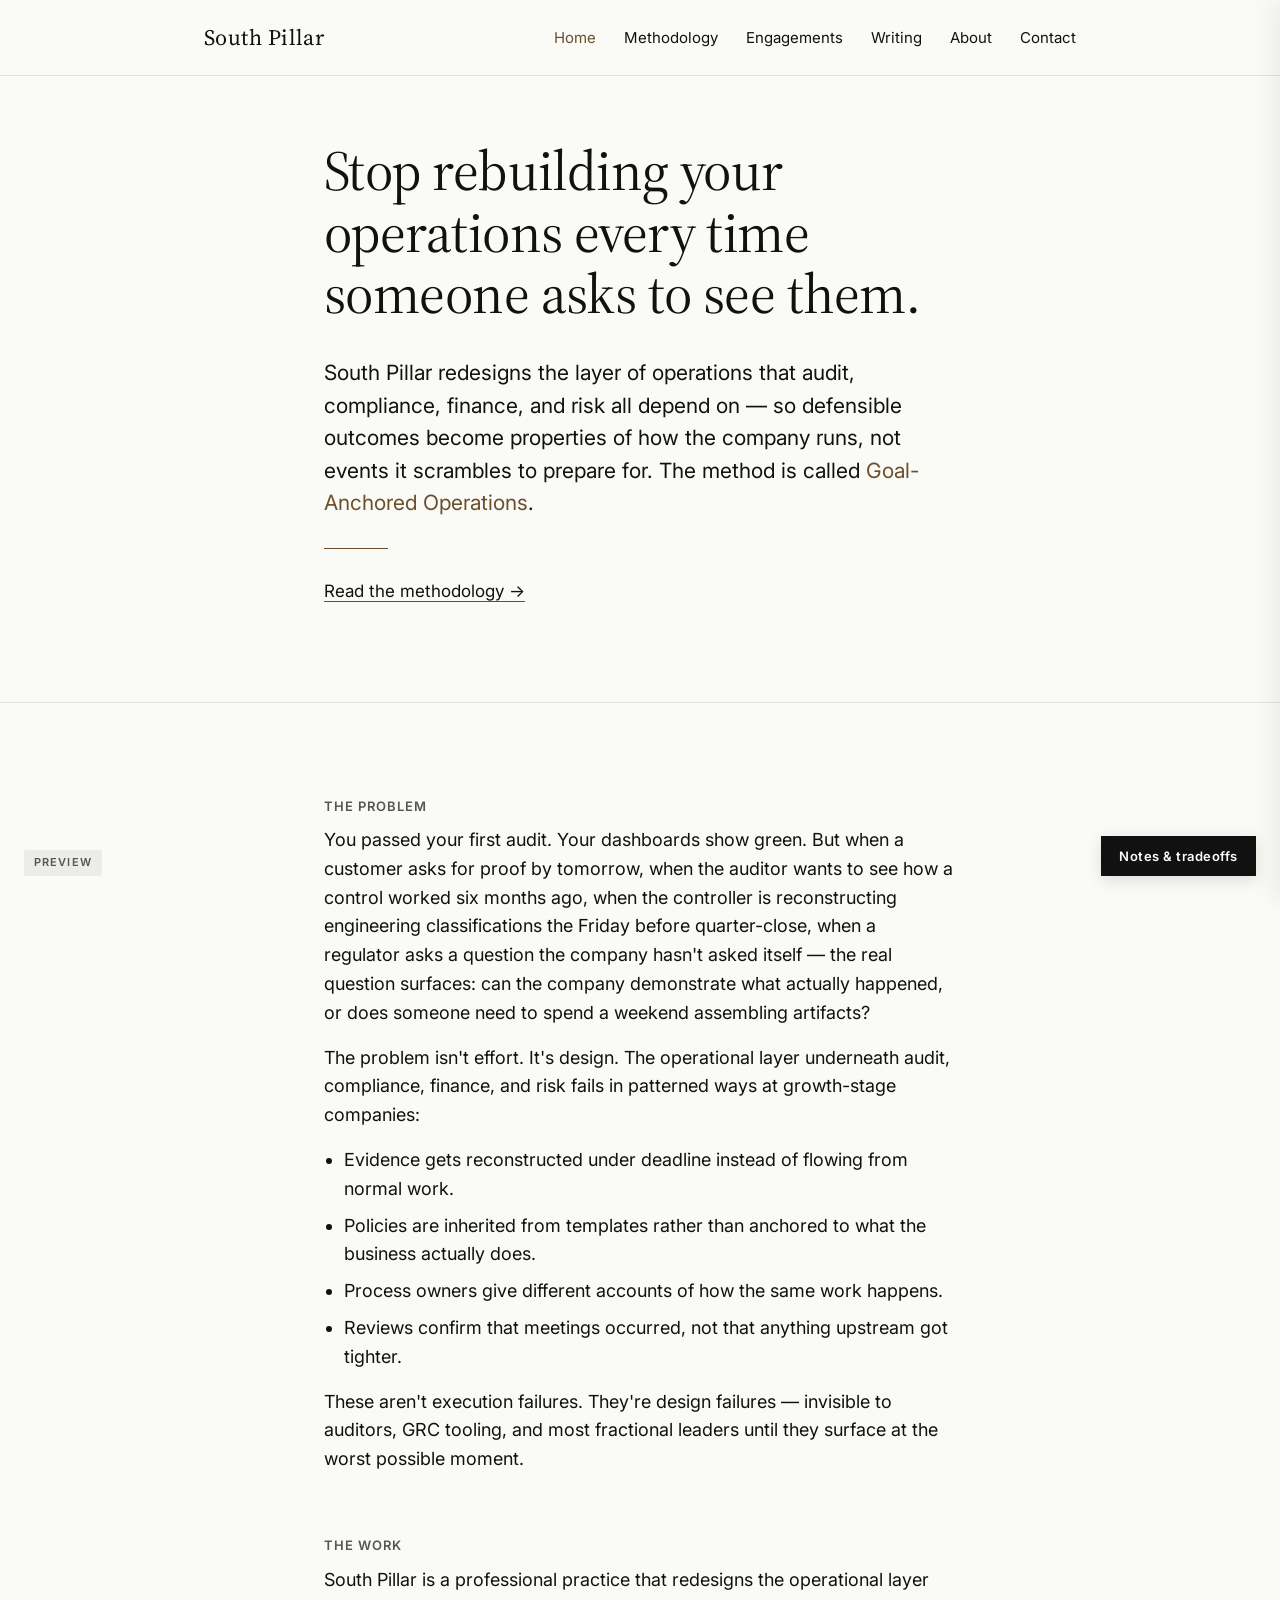
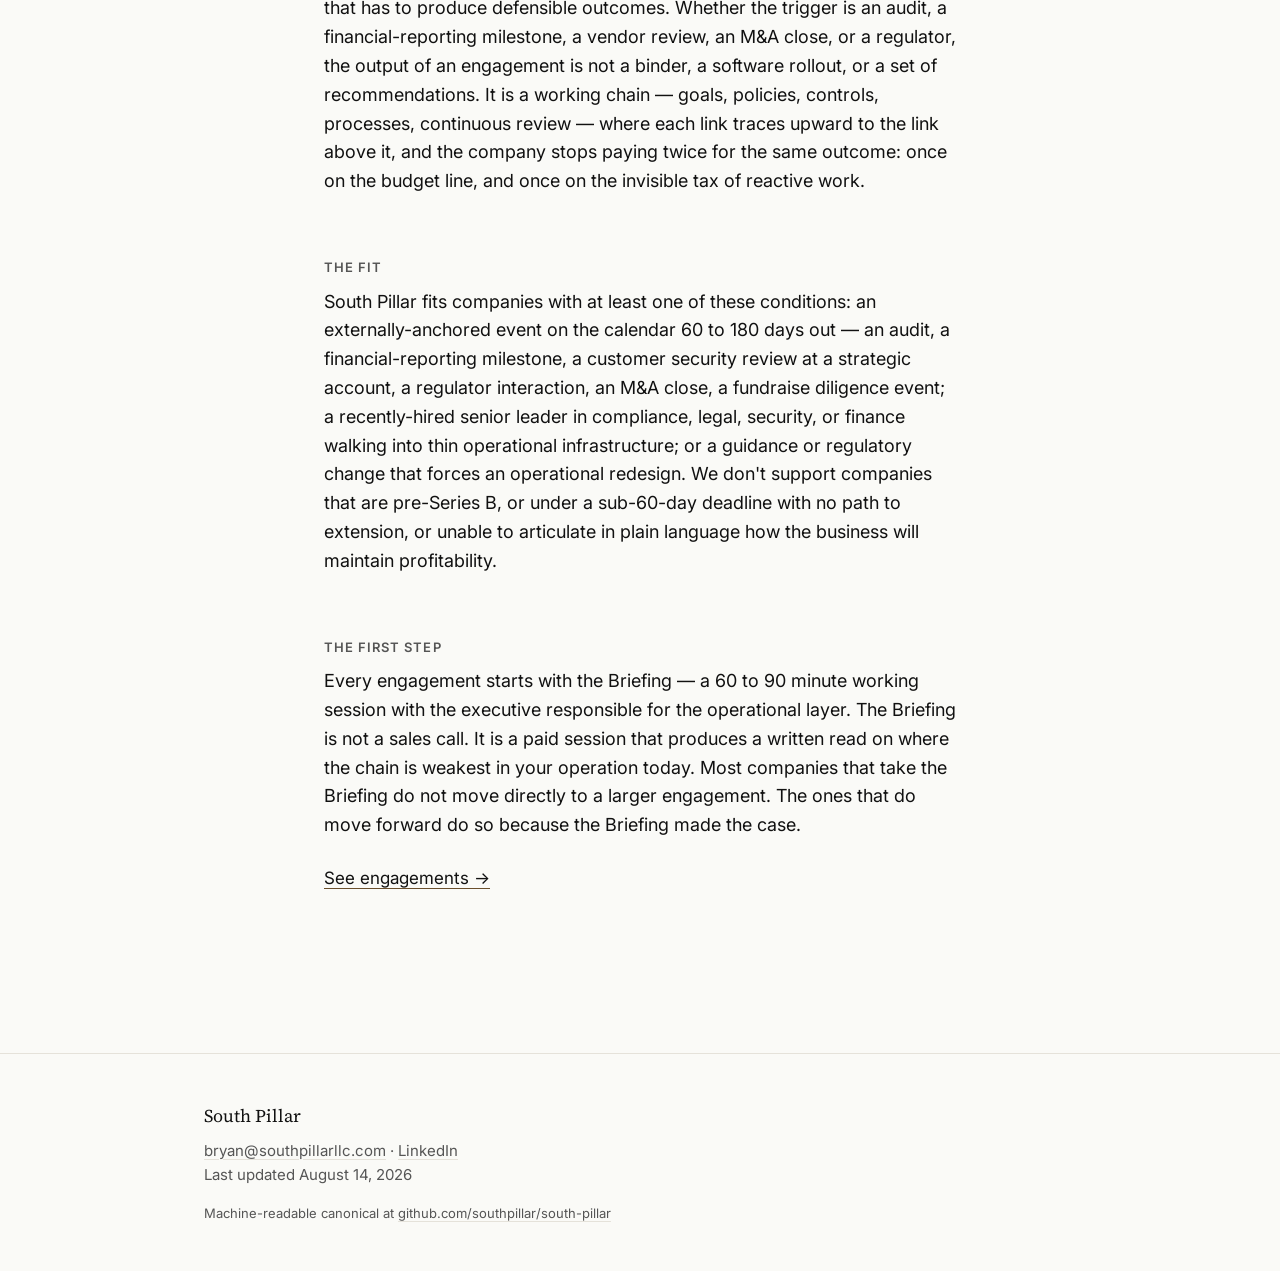
==== commit 6e999aaf: "Restore v2 scope on homepage and methodology; remove bridges and postures from external copy" ====
--- a/index.html
+++ b/index.html
@@ -4,7 +4,7 @@
 <meta charset="UTF-8">
 <meta name="viewport" content="width=device-width, initial-scale=1.0">
 <title>South Pillar — Stop rebuilding your operations every time someone asks to see them</title>
-<meta name="description" content="South Pillar helps growing companies connect what they're trying to achieve with how they actually run, so compliance, audit-readiness, and risk management become properties of the operation — not events you scramble to prepare for.">
+<meta name="description" content="South Pillar redesigns the layer of operations that audit, compliance, finance, and risk all depend on — so defensible outcomes become properties of how the company runs, not events it scrambles to prepare for. The method is called Goal-Anchored Operations.">
 <link rel="icon" type="image/png" href="assets/favicon.png">
 <link rel="preconnect" href="https://fonts.googleapis.com">
 <link rel="preconnect" href="https://fonts.gstatic.com" crossorigin>
@@ -34,138 +34,45 @@
     <div class="container">
       <h1 class="h-display">Stop rebuilding your operations every time someone asks to see them.</h1>
       <p class="body-lead" style="margin-top: 32px;">
-        South Pillar helps growing companies connect what they're trying to achieve with how they actually run — so compliance, audit-readiness, and risk management become properties of the operation, not events you scramble to prepare for.
+        South Pillar redesigns the layer of operations that audit, compliance, finance, and risk all depend on &mdash; so defensible outcomes become properties of how the company runs, not events it scrambles to prepare for. The method is called <span class="bronze">Goal-Anchored Operations</span>.
       </p>
-      <p class="body" style="margin-top: 24px;">Most compliance programs start in the middle. They begin with policies or a framework's checklist, then work backward to justify them. The result is predictable: evidence collection becomes a quarterly scramble, policies drift from how work actually happens, and audits feel like surprises because internal reviews only confirm that reviews happened.</p>
-      <p class="body" style="margin-top: 16px;"><span class="bronze">Goal-Anchored Operations</span> starts with what your company is trying to achieve — your goals, your market, your customer commitments — and builds a traceable chain from there through risk, policies, controls, and daily work. When the chain is designed correctly, compliance becomes a byproduct of how you run, not a parallel effort to reconstruct it.</p>
       <hr class="bronze-rule">
-      <p><a href="contact.html" class="action-link">Discuss an upcoming review &rarr;</a></p>
-      <p style="margin-top: 12px;"><a href="methodology.html" class="action-link">See how the methodology works &rarr;</a></p>
+      <a href="methodology.html" class="action-link">Read the methodology &rarr;</a>
     </div>
   </section>
 
   <hr class="hairline">
 
-  <!-- The Problem -->
+  <!-- The problem -->
   <section>
     <div class="container">
       <div class="block">
         <div class="eyebrow">The problem</div>
-        <h2 class="h2">Compliance programs decay because they're not anchored to operations</h2>
-        <p class="body">You passed your first audit. Your GRC dashboard shows green. But when a customer asks for proof by tomorrow, or an auditor wants to see how a control worked six months ago, the real question surfaces: can your company demonstrate what actually happened, or does someone need to spend a weekend assembling artifacts?</p>
-        <p class="body" style="margin-top: 16px;">The problem isn't effort. It's design. Most companies build compliance infrastructure that produces artifacts for auditors rather than operational discipline that produces trust. The symptoms are consistent:</p>
+        <p class="body">You passed your first audit. Your dashboards show green. But when a customer asks for proof by tomorrow, when the auditor wants to see how a control worked six months ago, when the controller is reconstructing engineering classifications the Friday before quarter-close, when a regulator asks a question the company hasn't asked itself &mdash; the real question surfaces: can the company demonstrate what actually happened, or does someone need to spend a weekend assembling artifacts?</p>
+        <p class="body" style="margin-top: 16px;">The problem isn't effort. It's design. The operational layer underneath audit, compliance, finance, and risk fails in patterned ways at growth-stage companies:</p>
         <ul style="margin: 16px 0 16px 20px; padding: 0;">
-          <li class="body" style="margin-bottom: 8px;">Evidence gets reconstructed under deadline instead of flowing from normal work</li>
-          <li class="body" style="margin-bottom: 8px;">Policies address generic frameworks instead of your actual risk profile</li>
-          <li class="body" style="margin-bottom: 8px;">Process owners give different accounts of how the same work happens</li>
-          <li class="body" style="margin-bottom: 0;">Reviews confirm that meetings occurred, not that risks are managed</li>
+          <li class="body" style="margin-bottom: 8px;">Evidence gets reconstructed under deadline instead of flowing from normal work.</li>
+          <li class="body" style="margin-bottom: 8px;">Policies are inherited from templates rather than anchored to what the business actually does.</li>
+          <li class="body" style="margin-bottom: 8px;">Process owners give different accounts of how the same work happens.</li>
+          <li class="body" style="margin-bottom: 0;">Reviews confirm that meetings occurred, not that anything upstream got tighter.</li>
         </ul>
-        <p class="body">These aren't execution failures. They're operational design failures — and they're invisible to auditors, GRC tools, and most compliance leaders until they surface at the worst possible moment.</p>
+        <p class="body">These aren't execution failures. They're design failures &mdash; invisible to auditors, GRC tooling, and most fractional leaders until they surface at the worst possible moment.</p>
       </div>
-    </div>
-  </section>
 
-  <hr class="hairline">
+      <div class="block">
+        <div class="eyebrow">The work</div>
+        <p class="body">South Pillar is a professional practice that redesigns the operational layer that has to produce defensible outcomes. Whether the trigger is an audit, a financial-reporting milestone, a vendor review, an M&amp;A close, or a regulator, the output of an engagement is not a binder, a software rollout, or a set of recommendations. It is a working chain &mdash; goals, policies, controls, processes, continuous review &mdash; where each link traces upward to the link above it, and the company stops paying twice for the same outcome: once on the budget line, and once on the invisible tax of reactive work.</p>
+      </div>
 
-  <!-- The Methodology -->
-  <section>
-    <div class="container">
       <div class="block">
-        <div class="eyebrow">The methodology</div>
-        <h2 class="h2">Goal-Anchored Operations: a five-link chain from goals to continuous review</h2>
-        <p class="body">Goal-Anchored Operations is an operational design methodology that connects what your company exists to do with how it actually runs. The chain has five links:</p>
-        <p class="body" style="margin-top: 16px; font-weight: 600;">Goals &rarr; Policies &rarr; Controls &rarr; Processes &rarr; Continuous Review</p>
-        <p class="body" style="margin-top: 16px;">Between the links sit two translation steps most companies miss: <strong>inherent risk</strong> (what actually threatens your goals) and <strong>residual risk</strong> (what remains after controls and processes execute).</p>
-        <p class="body" style="margin-top: 16px;">When the chain is designed correctly:</p>
-        <ul style="margin: 16px 0 16px 20px; padding: 0;">
-          <li class="body" style="margin-bottom: 8px;">Every policy maps to a specific risk that matters to your business</li>
-          <li class="body" style="margin-bottom: 8px;">Controls produce evidence as a byproduct of work, not as a separate task</li>
-          <li class="body" style="margin-bottom: 8px;">Processes reflect reality, not aspirational documentation</li>
-          <li class="body" style="margin-bottom: 0;">Continuous review monitors what matters, not just what's easy to measure</li>
-        </ul>
-        <p class="body">When the chain breaks — especially at the risk translation steps — you get compliance programs that pass audits but don't reflect how the company operates. That's when audits become events you brace for instead of confirmations of what you already know.</p>
+        <div class="eyebrow">The fit</div>
+        <p class="body">South Pillar fits companies with at least one of these conditions: an externally-anchored event on the calendar 60 to 180 days out &mdash; an audit, a financial-reporting milestone, a customer security review at a strategic account, a regulator interaction, an M&amp;A close, a fundraise diligence event; a recently-hired senior leader in compliance, legal, security, or finance walking into thin operational infrastructure; or a guidance or regulatory change that forces an operational redesign. We don't support companies that are pre-Series B, or under a sub-60-day deadline with no path to extension, or unable to articulate in plain language how the business will maintain profitability.</p>
       </div>
-    </div>
-  </section>
 
-  <hr class="hairline">
-
-  <!-- The Four Postures -->
-  <section>
-    <div class="container">
       <div class="block">
-        <div class="eyebrow">The four postures</div>
-        <h2 class="h2">How to know if your operation is designed correctly</h2>
-        <p class="body">A mature Goal-Anchored operation exhibits four properties. If you can honestly answer yes to all four, you're in a strong position for any audit, exam, or review — regardless of framework.</p>
-        <ol style="margin: 16px 0 16px 20px; padding: 0;">
-          <li class="body" style="margin-bottom: 12px;"><strong>Historical Integrity.</strong> Evidence for the audit period is a byproduct of the operation — not reconstructed under deadline.</li>
-          <li class="body" style="margin-bottom: 12px;"><strong>Present Demonstrability.</strong> You can walk the chain today, end to end, with live evidence, without preparation.</li>
-          <li class="body" style="margin-bottom: 12px;"><strong>Narrative Coherence.</strong> Any operator in the chain can explain their link in plain language, under questioning, without referring to documentation.</li>
-          <li class="body" style="margin-bottom: 0;"><strong>Credibility at Speed.</strong> A reviewer given 90 minutes can form an accurate positive judgment of the chain's health from artifacts alone.</li>
-        </ol>
-        <p class="body">If any answer is "not confidently," you have a specific, diagnosable operational design problem — not a compliance execution problem.</p>
-      </div>
-    </div>
-  </section>
-
-  <hr class="hairline">
-
-  <!-- What South Pillar Does -->
-  <section>
-    <div class="container">
-      <div class="block">
-        <div class="eyebrow">What South Pillar does</div>
-        <h2 class="h2">Operational design work, delivered three ways</h2>
-        <p class="body">Goal-Anchored Operations is applied through three engagement types, each scoped to a specific need:</p>
-
-        <div style="margin-top: 32px; border-top: 1px solid var(--rule);">
-          <div style="padding: 20px 0; border-bottom: 1px solid var(--rule);">
-            <p class="body" style="margin-bottom: 4px;"><strong>Diagnostic</strong> &middot; 4&ndash;6 weeks</p>
-            <p class="body" style="color: var(--stone);">You have a specific audit, exam, or review coming up and need to know where the chain breaks before the event. Produces a written assessment with prioritized remediation.</p>
-          </div>
-          <div style="padding: 20px 0; border-bottom: 1px solid var(--rule);">
-            <p class="body" style="margin-bottom: 4px;"><strong>Design Engagement</strong> &middot; 6&ndash;12 weeks</p>
-            <p class="body" style="color: var(--stone);">A Diagnostic identified structural design defects — broken links or missing risk translations — that need to be redesigned.</p>
-          </div>
-          <div style="padding: 20px 0;">
-            <p class="body" style="margin-bottom: 4px;"><strong>Focused Build</strong> &middot; 4&ndash;10 weeks</p>
-            <p class="body" style="color: var(--stone);">The chain is designed correctly, but execution capacity is the constraint. We build specific remediations identified in a Diagnostic.</p>
-          </div>
-        </div>
-
-        <p class="body" style="margin-top: 24px;">The Diagnostic is the most common entry point. It's a fixed-fee, fixed-scope assessment anchored to a specific upcoming event — SOC 2, SOX, ISO 27001, a regulatory exam, a major customer security review, or fundraise diligence.</p>
+        <div class="eyebrow">The first step</div>
+        <p class="body">Every engagement starts with the Briefing &mdash; a 60 to 90 minute working session with the executive responsible for the operational layer. The Briefing is not a sales call. It is a paid session that produces a written read on where the chain is weakest in your operation today. Most companies that take the Briefing do not move directly to a larger engagement. The ones that do move forward do so because the Briefing made the case.</p>
         <p style="margin-top: 24px;"><a href="engagements.html" class="action-link">See engagements &rarr;</a></p>
-      </div>
-    </div>
-  </section>
-
-  <hr class="hairline">
-
-  <!-- What This Is Not -->
-  <section>
-    <div class="container">
-      <div class="block">
-        <div class="eyebrow">What this is not</div>
-        <h2 class="h2">Goal-Anchored Operations sits upstream of tools and services you may already have</h2>
-        <p class="body"><strong>Not an audit.</strong> It produces findings the auditor's scope doesn't cover.</p>
-        <p class="body" style="margin-top: 16px;"><strong>Not GRC software.</strong> Vanta, Drata, and similar tools instrument controls. GAO evaluates whether the operation feeding those tools is designed correctly.</p>
-        <p class="body" style="margin-top: 16px;"><strong>Not a fractional CCO or CISO service.</strong> It's a bounded operational design discipline those leaders can commission, receive, and act on.</p>
-        <p class="body" style="margin-top: 16px;"><strong>Not a rebrand of ERM or GRC practice.</strong> Those exist alongside it. GAO is specifically the operational design layer that connects company goals to the compliance and risk apparatus most companies already have.</p>
-      </div>
-    </div>
-  </section>
-
-  <hr class="hairline">
-
-  <!-- Who It's For -->
-  <section>
-    <div class="container">
-      <div class="block">
-        <div class="eyebrow">Who it's for</div>
-        <h2 class="h2">Series B&ndash;D venture-backed companies with senior leadership in place but operational infrastructure that hasn't caught up</h2>
-        <p class="body">Typical buyers: General Counsels, Chief Compliance Officers, Chief Information Security Officers, Chief Operating Officers, and Chief Financial Officers.</p>
-        <p class="body" style="margin-top: 16px;">Typical anchor events: SOC 2 Type II examinations, SOX readiness, ISO 27001 or HITRUST certifications, state regulatory examinations, named strategic-account customer security reviews, and fundraise diligence.</p>
-        <p style="margin-top: 32px;"><a href="contact.html" class="action-link">Discuss an upcoming review &rarr;</a></p>
       </div>
     </div>
   </section>
@@ -187,29 +94,31 @@
   <h3>Design notes &amp; Google Sites tradeoffs</h3>
 
   <h4>What you're looking at</h4>
-  <p><strong>This is the v3 copy revision.</strong> Copy has been rewritten in plain language, opening with the operational pain a reader recognizes before naming the methodology. Goal-Anchored Operations — the five-link chain, the two risk-translation bridges, and the four postures — is introduced with a plain-language gloss before each technical term. Visual design, layout, CSS, and JS are unchanged.</p>
+  <p><strong>This is the v3 copy revision.</strong> v3 keeps v2's factual scope &mdash; five-SKU portfolio, framework-agnostic operational-layer framing, no external mention of the risk-translation bridges or the four postures &mdash; and applies a plain-language, pain-first voice on top. The site opens on the concrete problem a reader recognizes before naming Goal-Anchored Operations. Visual design, layout, CSS, and JS are unchanged.</p>
   <p>This is a faithful static mockup of the approved design system. Type sizes, spacing, colors are exact. Use it to judge the aesthetic; the live build will happen in Google Sites and may diverge in the ways noted below.</p>
   <p><strong>Placeholders:</strong> <code>bryan@southpillarllc.com</code> and the <code>github.com/southpillar/south-pillar</code> canonical link in the footer are both placeholders pending final domain and email decisions.</p>
 
   <h4>Google Sites parity check</h4>
   <ul>
-    <li><span class="gs-yes">FULL</span> Custom hex palette (5 colors) — Google Sites custom theme accepts any hex.</li>
-    <li><span class="gs-yes">FULL</span> Source Serif 4 + Inter — both available via "More fonts" in the theme editor.</li>
-    <li><span class="gs-yes">FULL</span> 680px prose width — achieved by leaving outer grid columns empty.</li>
-    <li><span class="gs-partial">PARTIAL</span> Bronze underlines on inline links — Sites supports custom link colors but with less precise control over offset/thickness. Expect ~80% fidelity.</li>
-    <li><span class="gs-partial">PARTIAL</span> Eyebrow letter-spacing — Sites doesn't expose letter-spacing directly; close using its "small heading" style.</li>
-    <li><span class="gs-partial">PARTIAL</span> 64px bronze rule — Sites' divider can't be resized to exactly 64px; we'll use a 64&times;1 PNG colored bronze. Visually identical.</li>
-    <li><span class="gs-no">NOT IN SITES</span> Sticky header with subtle scroll behavior — Sites uses a fixed nav style. Acceptable compromise.</li>
-    <li><span class="gs-no">NOT IN SITES</span> This annotation drawer — mockup-only.</li>
+    <li><span class="gs-yes">FULL</span> Custom hex palette (5 colors) &mdash; Google Sites custom theme accepts any hex.</li>
+    <li><span class="gs-yes">FULL</span> Source Serif 4 + Inter &mdash; both available via "More fonts" in the theme editor.</li>
+    <li><span class="gs-yes">FULL</span> 680px prose width &mdash; achieved by leaving outer grid columns empty.</li>
+    <li><span class="gs-partial">PARTIAL</span> Bronze underlines on inline links &mdash; Sites supports custom link colors but with less precise control over offset/thickness. Expect ~80% fidelity.</li>
+    <li><span class="gs-partial">PARTIAL</span> Eyebrow letter-spacing &mdash; Sites doesn't expose letter-spacing directly; close using its "small heading" style.</li>
+    <li><span class="gs-partial">PARTIAL</span> 64px bronze rule &mdash; Sites' divider can't be resized to exactly 64px; we'll use a 64&times;1 PNG colored bronze. Visually identical.</li>
+    <li><span class="gs-no">NOT IN SITES</span> Sticky header with subtle scroll behavior &mdash; Sites uses a fixed nav style. Acceptable compromise.</li>
+    <li><span class="gs-no">NOT IN SITES</span> This annotation drawer &mdash; mockup-only.</li>
   </ul>
 
   <h4>What's intentionally absent</h4>
   <ul>
+    <li>No buttons. Inline text links only.</li>
     <li>No icons, no decorative graphics, no stock imagery.</li>
     <li>No social proof, no testimonials, no client logos.</li>
     <li>No pricing.</li>
     <li>No form. Contact is mailto only.</li>
-    <li>No new jargon beyond what's in the methodology one-pager.</li>
+    <li>No named regulations or standards. The methodology is the product.</li>
+    <li>No external mention of the inherent- and residual-risk bridges or the four postures &mdash; those are methodology-internal.</li>
   </ul>
 </aside>
 
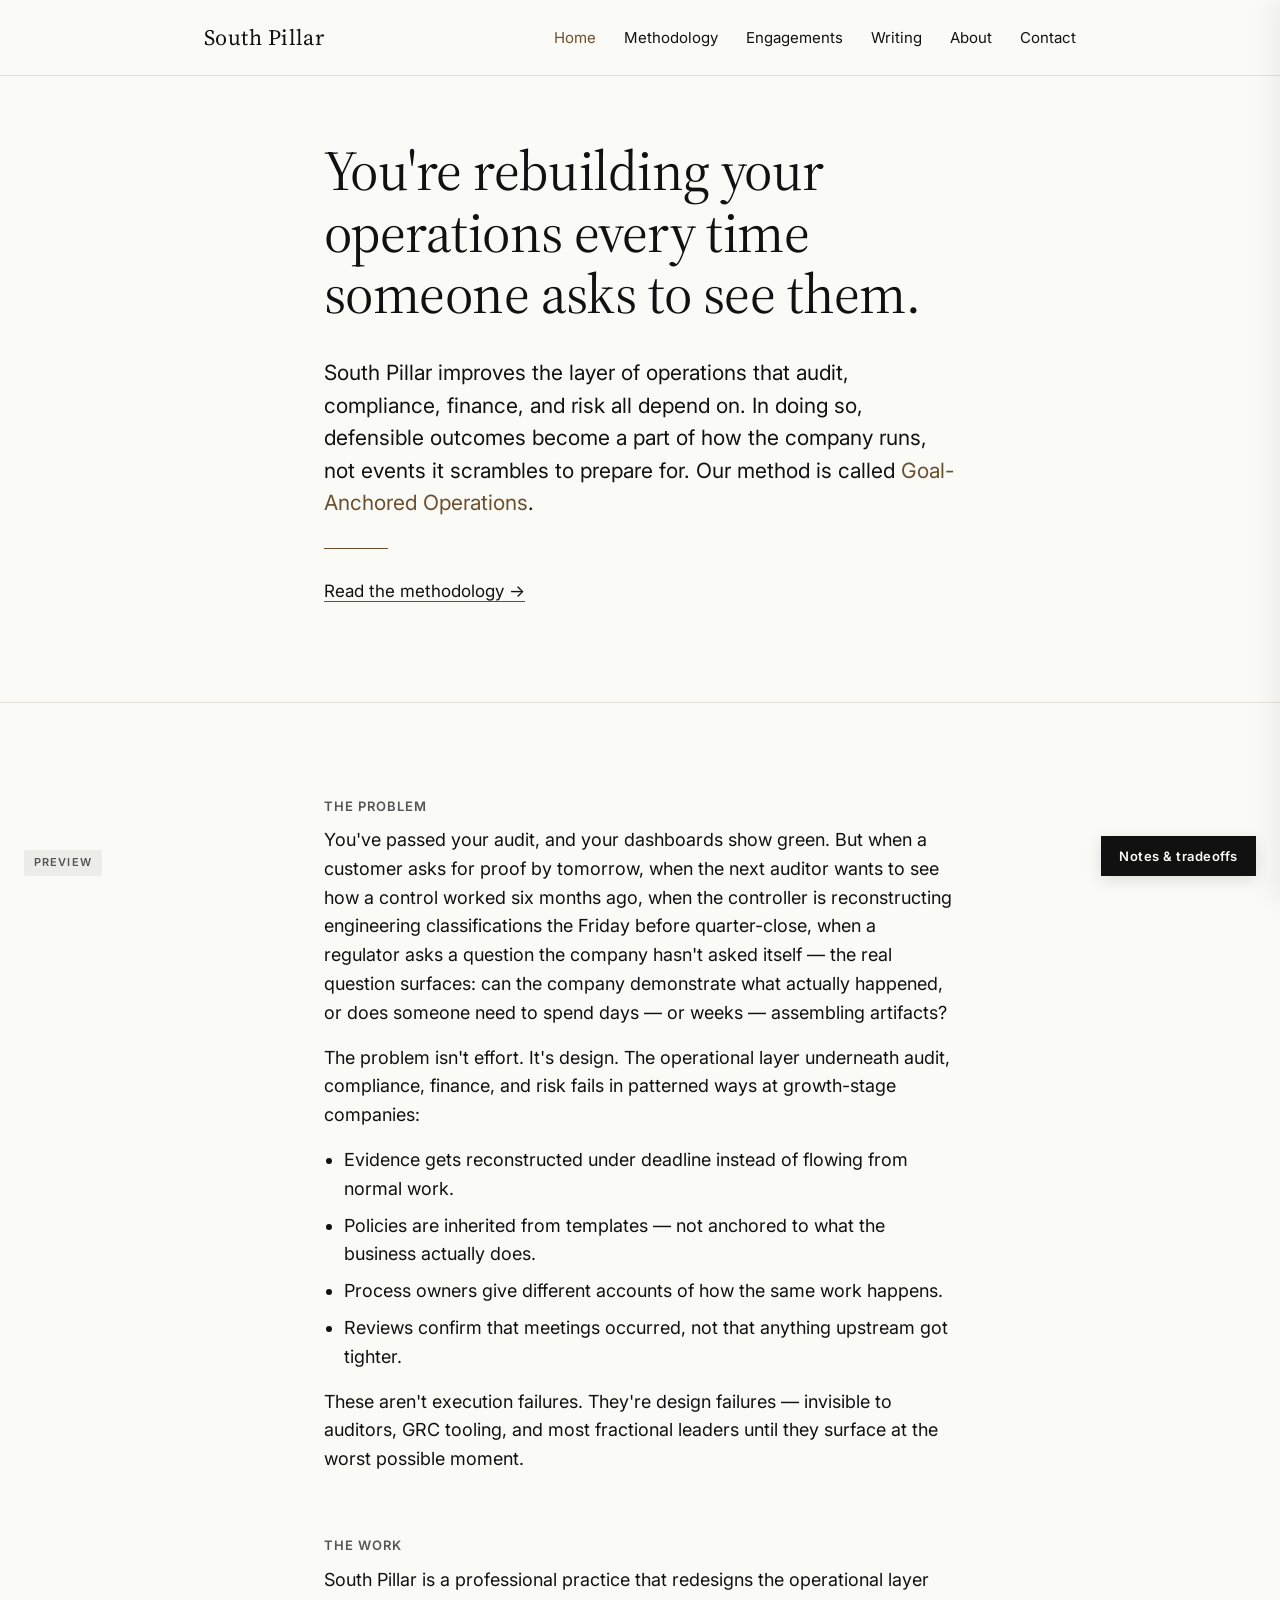
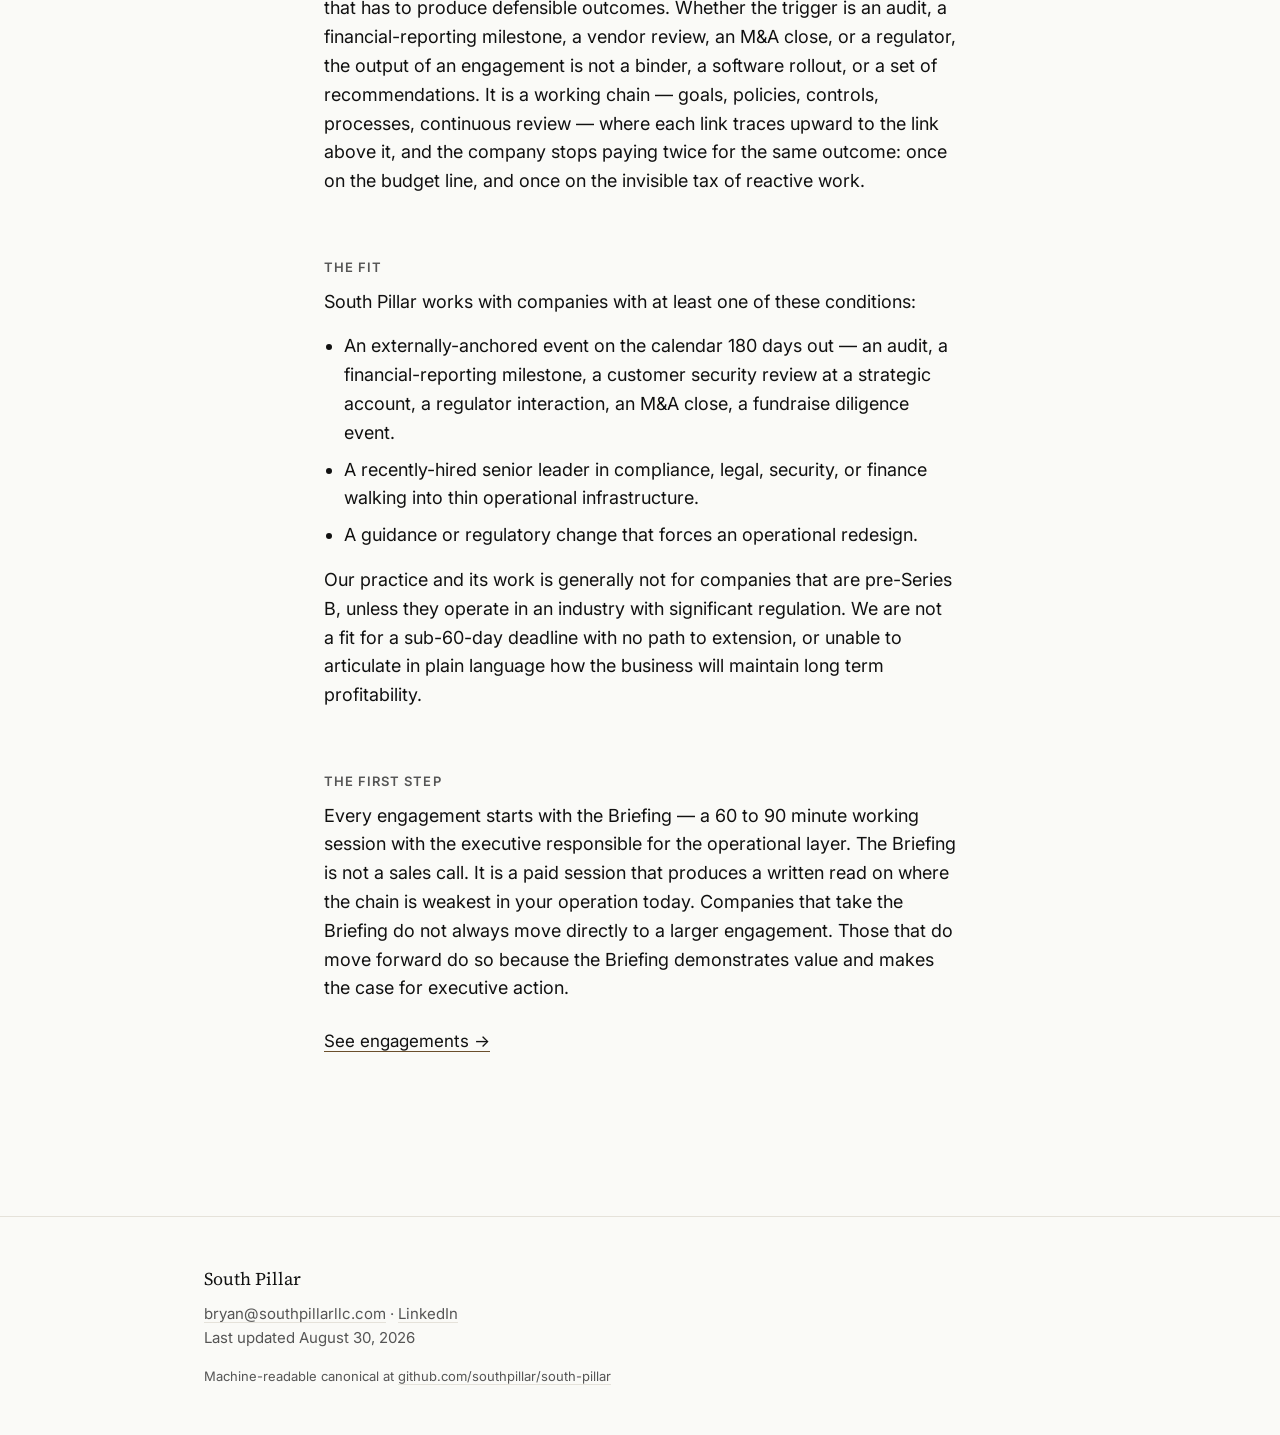
==== commit ed0751b8: "Homepage and methodology: tone tweaks; reframe openings; bullet lists for fit criteria" ====
--- a/index.html
+++ b/index.html
@@ -3,8 +3,8 @@
 <head>
 <meta charset="UTF-8">
 <meta name="viewport" content="width=device-width, initial-scale=1.0">
-<title>South Pillar — Stop rebuilding your operations every time someone asks to see them</title>
-<meta name="description" content="South Pillar redesigns the layer of operations that audit, compliance, finance, and risk all depend on — so defensible outcomes become properties of how the company runs, not events it scrambles to prepare for. The method is called Goal-Anchored Operations.">
+<title>South Pillar — You're rebuilding your operations every time someone asks to see them</title>
+<meta name="description" content="South Pillar improves the layer of operations that audit, compliance, finance, and risk all depend on. In doing so, defensible outcomes become a part of how the company runs, not events it scrambles to prepare for. The method is called Goal-Anchored Operations.">
 <link rel="icon" type="image/png" href="assets/favicon.png">
 <link rel="preconnect" href="https://fonts.googleapis.com">
 <link rel="preconnect" href="https://fonts.gstatic.com" crossorigin>
@@ -32,9 +32,9 @@
   <!-- Hero -->
   <section class="section--top">
     <div class="container">
-      <h1 class="h-display">Stop rebuilding your operations every time someone asks to see them.</h1>
+      <h1 class="h-display">You're rebuilding your operations every time someone asks to see them.</h1>
       <p class="body-lead" style="margin-top: 32px;">
-        South Pillar redesigns the layer of operations that audit, compliance, finance, and risk all depend on &mdash; so defensible outcomes become properties of how the company runs, not events it scrambles to prepare for. The method is called <span class="bronze">Goal-Anchored Operations</span>.
+        South Pillar improves the layer of operations that audit, compliance, finance, and risk all depend on. In doing so, defensible outcomes become a part of how the company runs, not events it scrambles to prepare for. Our method is called <span class="bronze">Goal-Anchored Operations</span>.
       </p>
       <hr class="bronze-rule">
       <a href="methodology.html" class="action-link">Read the methodology &rarr;</a>
@@ -48,11 +48,11 @@
     <div class="container">
       <div class="block">
         <div class="eyebrow">The problem</div>
-        <p class="body">You passed your first audit. Your dashboards show green. But when a customer asks for proof by tomorrow, when the auditor wants to see how a control worked six months ago, when the controller is reconstructing engineering classifications the Friday before quarter-close, when a regulator asks a question the company hasn't asked itself &mdash; the real question surfaces: can the company demonstrate what actually happened, or does someone need to spend a weekend assembling artifacts?</p>
+        <p class="body">You've passed your audit, and your dashboards show green. But when a customer asks for proof by tomorrow, when the next auditor wants to see how a control worked six months ago, when the controller is reconstructing engineering classifications the Friday before quarter-close, when a regulator asks a question the company hasn't asked itself &mdash; the real question surfaces: can the company demonstrate what actually happened, or does someone need to spend days &mdash; or weeks &mdash; assembling artifacts?</p>
         <p class="body" style="margin-top: 16px;">The problem isn't effort. It's design. The operational layer underneath audit, compliance, finance, and risk fails in patterned ways at growth-stage companies:</p>
         <ul style="margin: 16px 0 16px 20px; padding: 0;">
           <li class="body" style="margin-bottom: 8px;">Evidence gets reconstructed under deadline instead of flowing from normal work.</li>
-          <li class="body" style="margin-bottom: 8px;">Policies are inherited from templates rather than anchored to what the business actually does.</li>
+          <li class="body" style="margin-bottom: 8px;">Policies are inherited from templates &mdash; not anchored to what the business actually does.</li>
           <li class="body" style="margin-bottom: 8px;">Process owners give different accounts of how the same work happens.</li>
           <li class="body" style="margin-bottom: 0;">Reviews confirm that meetings occurred, not that anything upstream got tighter.</li>
         </ul>
@@ -66,12 +66,18 @@
 
       <div class="block">
         <div class="eyebrow">The fit</div>
-        <p class="body">South Pillar fits companies with at least one of these conditions: an externally-anchored event on the calendar 60 to 180 days out &mdash; an audit, a financial-reporting milestone, a customer security review at a strategic account, a regulator interaction, an M&amp;A close, a fundraise diligence event; a recently-hired senior leader in compliance, legal, security, or finance walking into thin operational infrastructure; or a guidance or regulatory change that forces an operational redesign. We don't support companies that are pre-Series B, or under a sub-60-day deadline with no path to extension, or unable to articulate in plain language how the business will maintain profitability.</p>
+        <p class="body">South Pillar works with companies with at least one of these conditions:</p>
+        <ul style="margin: 16px 0 16px 20px; padding: 0;">
+          <li class="body" style="margin-bottom: 8px;">An externally-anchored event on the calendar 180 days out &mdash; an audit, a financial-reporting milestone, a customer security review at a strategic account, a regulator interaction, an M&amp;A close, a fundraise diligence event.</li>
+          <li class="body" style="margin-bottom: 8px;">A recently-hired senior leader in compliance, legal, security, or finance walking into thin operational infrastructure.</li>
+          <li class="body" style="margin-bottom: 0;">A guidance or regulatory change that forces an operational redesign.</li>
+        </ul>
+        <p class="body">Our practice and its work is generally not for companies that are pre-Series B, unless they operate in an industry with significant regulation. We are not a fit for a sub-60-day deadline with no path to extension, or unable to articulate in plain language how the business will maintain long term profitability.</p>
       </div>
 
       <div class="block">
         <div class="eyebrow">The first step</div>
-        <p class="body">Every engagement starts with the Briefing &mdash; a 60 to 90 minute working session with the executive responsible for the operational layer. The Briefing is not a sales call. It is a paid session that produces a written read on where the chain is weakest in your operation today. Most companies that take the Briefing do not move directly to a larger engagement. The ones that do move forward do so because the Briefing made the case.</p>
+        <p class="body">Every engagement starts with the Briefing &mdash; a 60 to 90 minute working session with the executive responsible for the operational layer. The Briefing is not a sales call. It is a paid session that produces a written read on where the chain is weakest in your operation today. Companies that take the Briefing do not always move directly to a larger engagement. Those that do move forward do so because the Briefing demonstrates value and makes the case for executive action.</p>
         <p style="margin-top: 24px;"><a href="engagements.html" class="action-link">See engagements &rarr;</a></p>
       </div>
     </div>
@@ -83,7 +89,7 @@
   <div class="container">
     <div class="site-footer__brand">South Pillar</div>
     <span class="site-footer__line"><a href="mailto:bryan@southpillarllc.com">bryan@southpillarllc.com</a> &middot; <a href="#" rel="noopener">LinkedIn</a></span>
-    <span class="site-footer__line">Last updated August 14, 2026</span>
+    <span class="site-footer__line">Last updated August 30, 2026</span>
     <div class="site-footer__small">Machine-readable canonical at <a href="#">github.com/southpillar/south-pillar</a></div>
   </div>
 </footer>
@@ -94,7 +100,7 @@
   <h3>Design notes &amp; Google Sites tradeoffs</h3>
 
   <h4>What you're looking at</h4>
-  <p><strong>This is the v3 copy revision.</strong> v3 keeps v2's factual scope &mdash; five-SKU portfolio, framework-agnostic operational-layer framing, no external mention of the risk-translation bridges or the four postures &mdash; and applies a plain-language, pain-first voice on top. The site opens on the concrete problem a reader recognizes before naming Goal-Anchored Operations. Visual design, layout, CSS, and JS are unchanged.</p>
+  <p><strong>This is the v3.1 tone pass on top of the merged v3 revision.</strong> Headline reframed from imperative ("Stop rebuilding&hellip;") to declarative ("You're rebuilding&hellip;"). "Redesigns" softened to "improves" in the hero and problem framing. Fit criteria reformatted from inline sentence into a bullet list. Pre-Series B disqualification softened with a regulated-industry carve-out. Briefing paragraph loosened from "most companies&hellip; do not move directly" to "companies&hellip; do not always move directly." Visual design, layout, CSS, and JS are unchanged.</p>
   <p>This is a faithful static mockup of the approved design system. Type sizes, spacing, colors are exact. Use it to judge the aesthetic; the live build will happen in Google Sites and may diverge in the ways noted below.</p>
   <p><strong>Placeholders:</strong> <code>bryan@southpillarllc.com</code> and the <code>github.com/southpillar/south-pillar</code> canonical link in the footer are both placeholders pending final domain and email decisions.</p>
 
